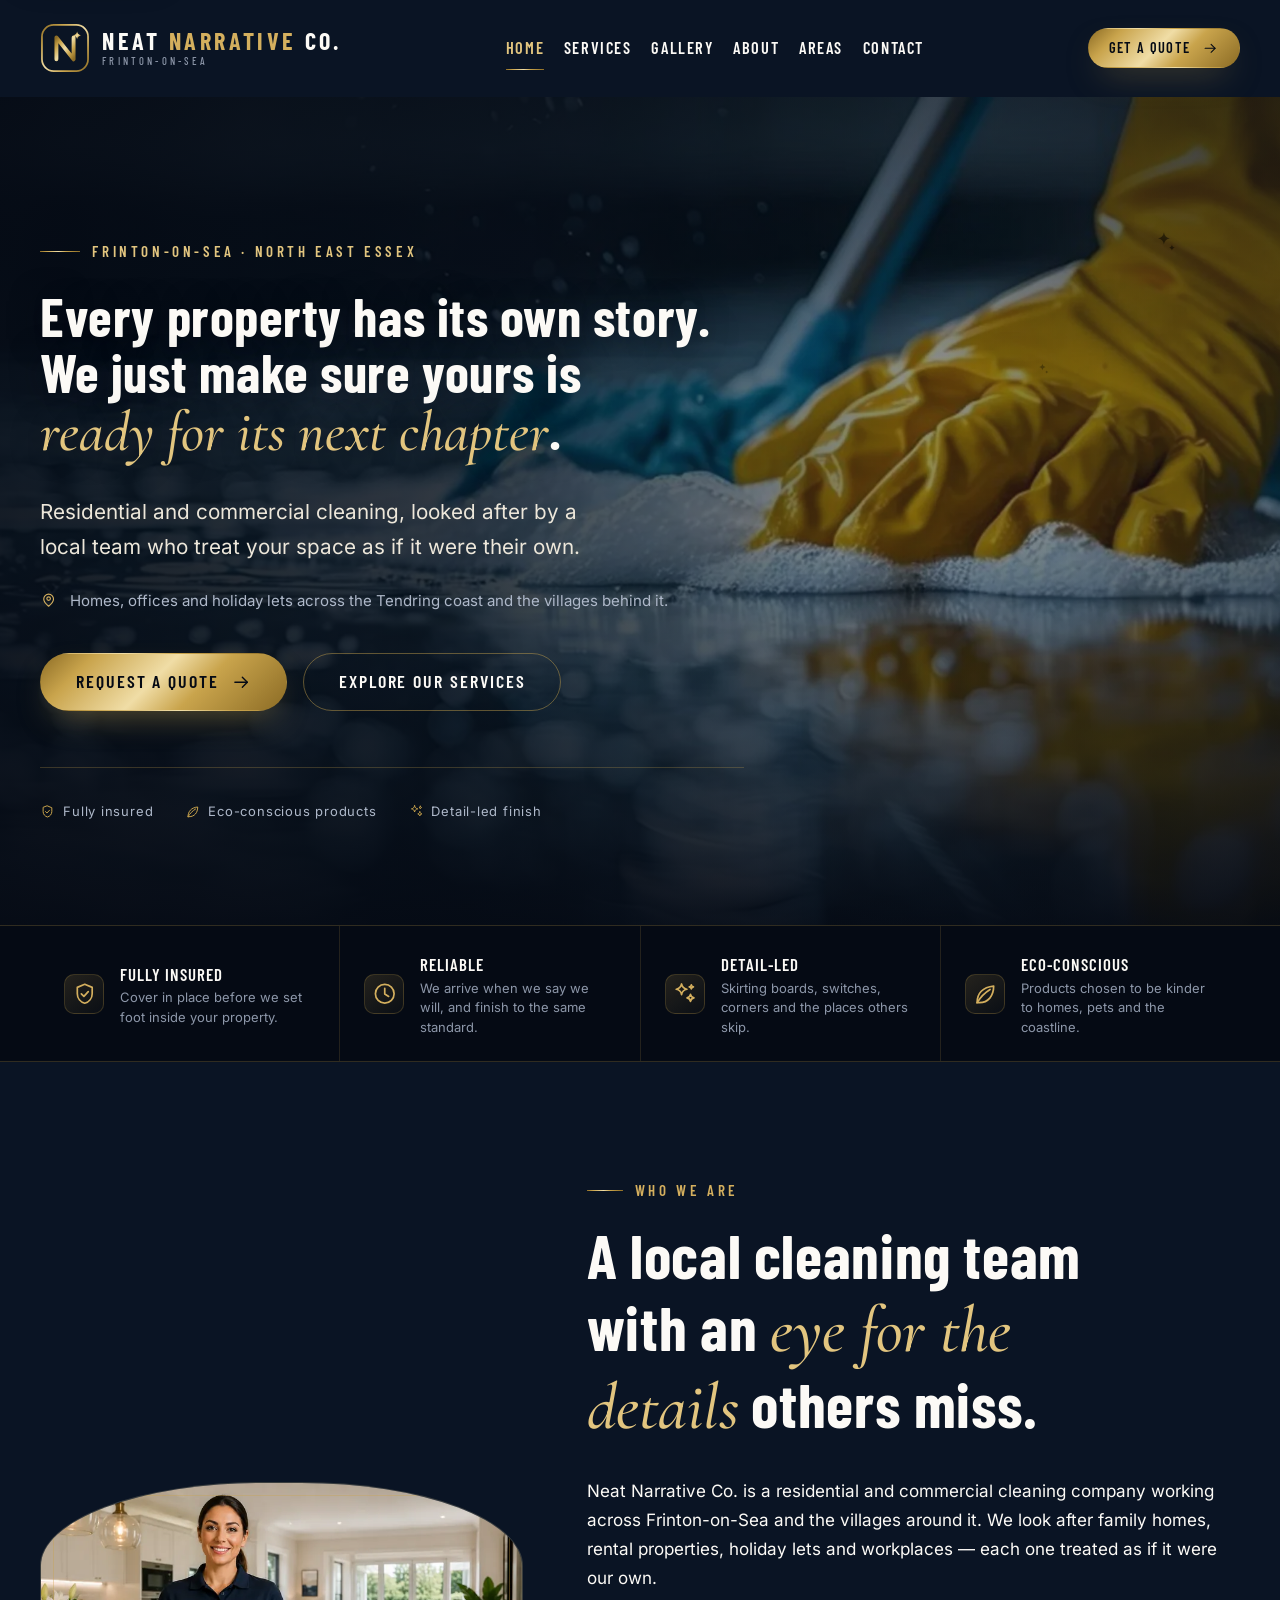
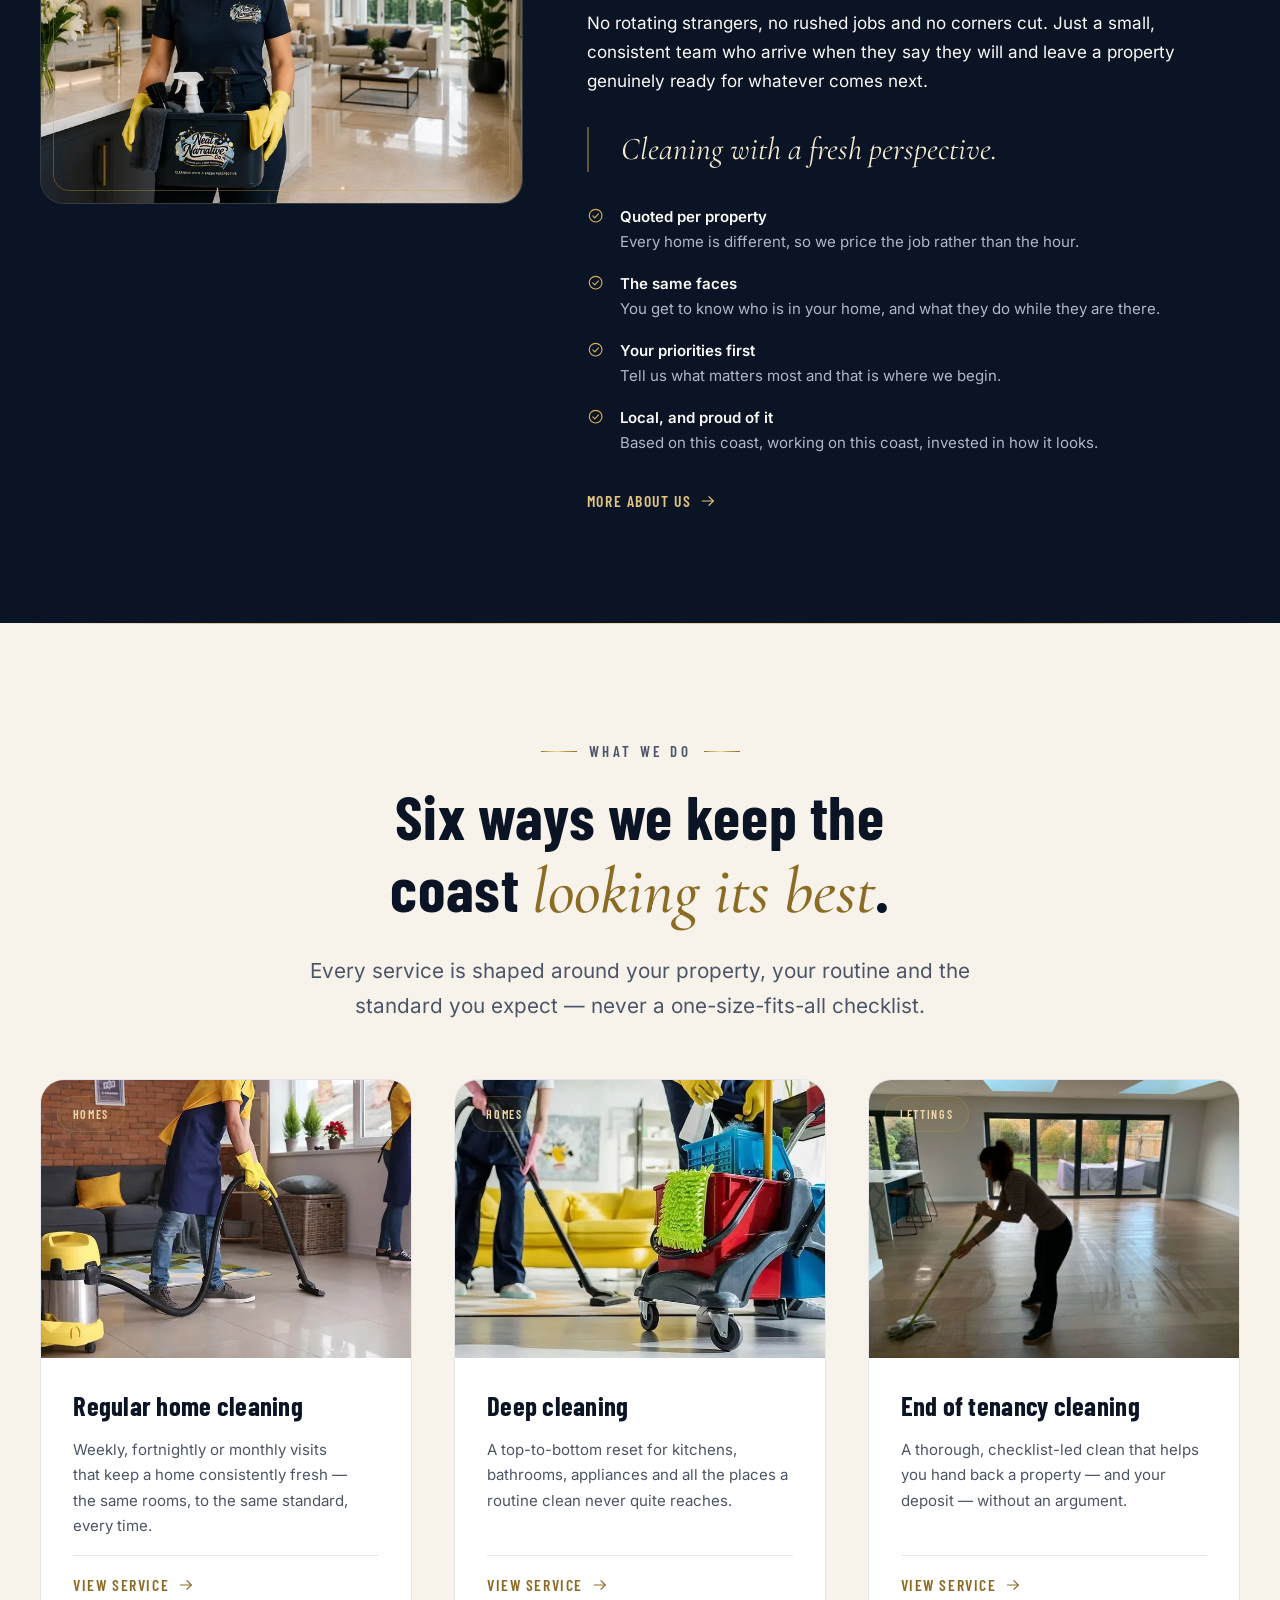
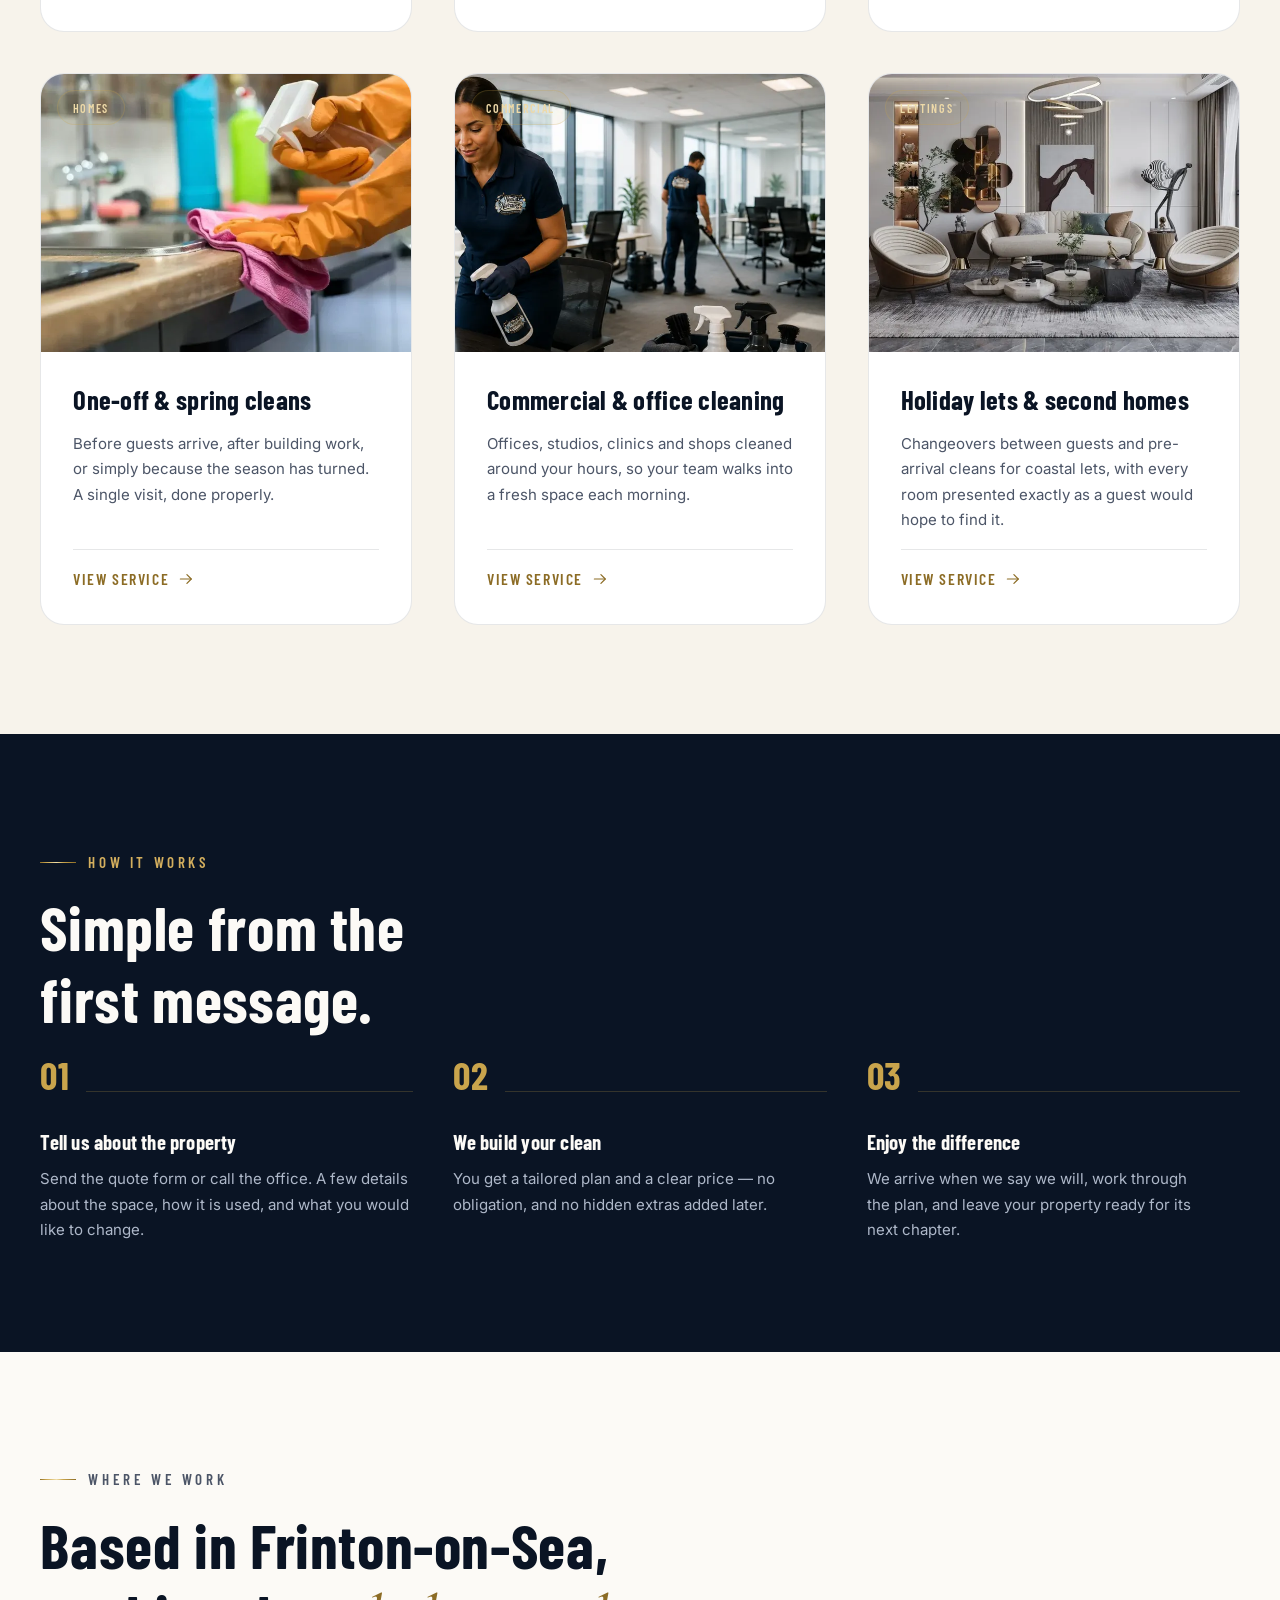
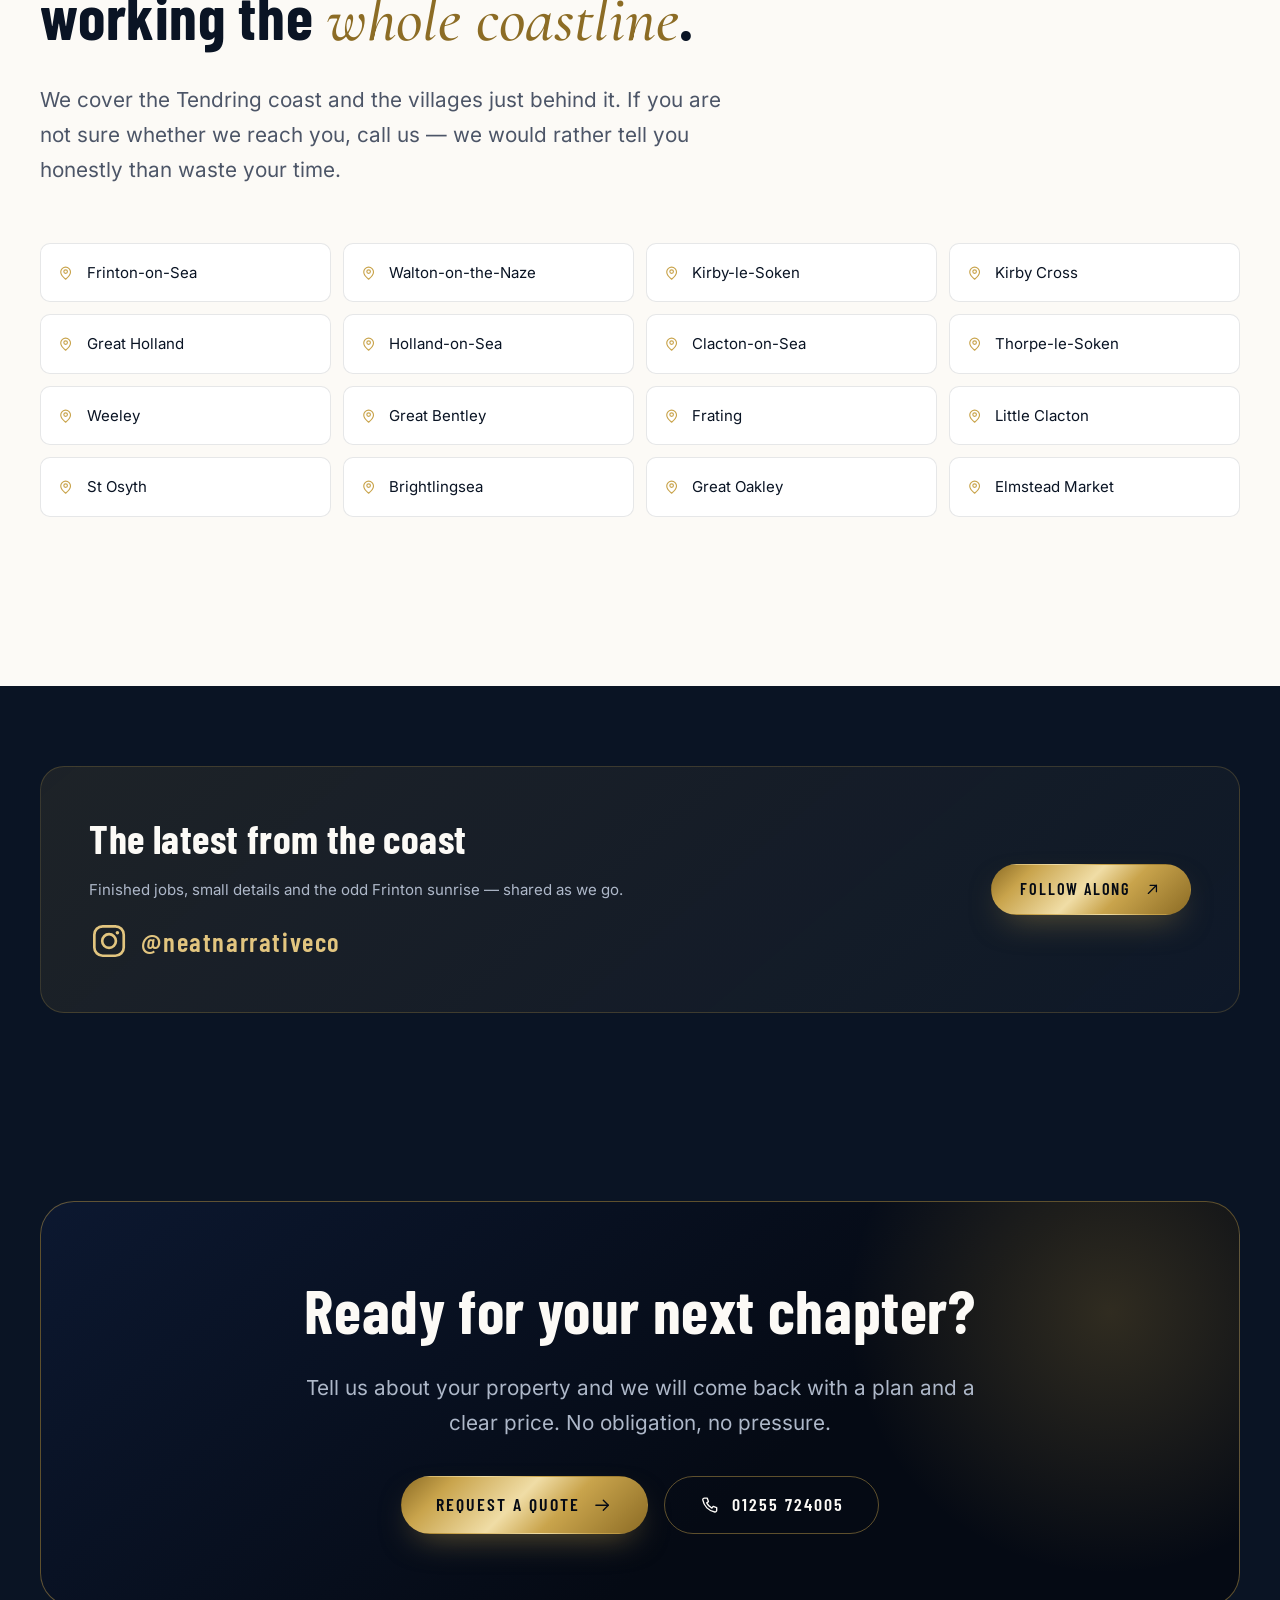
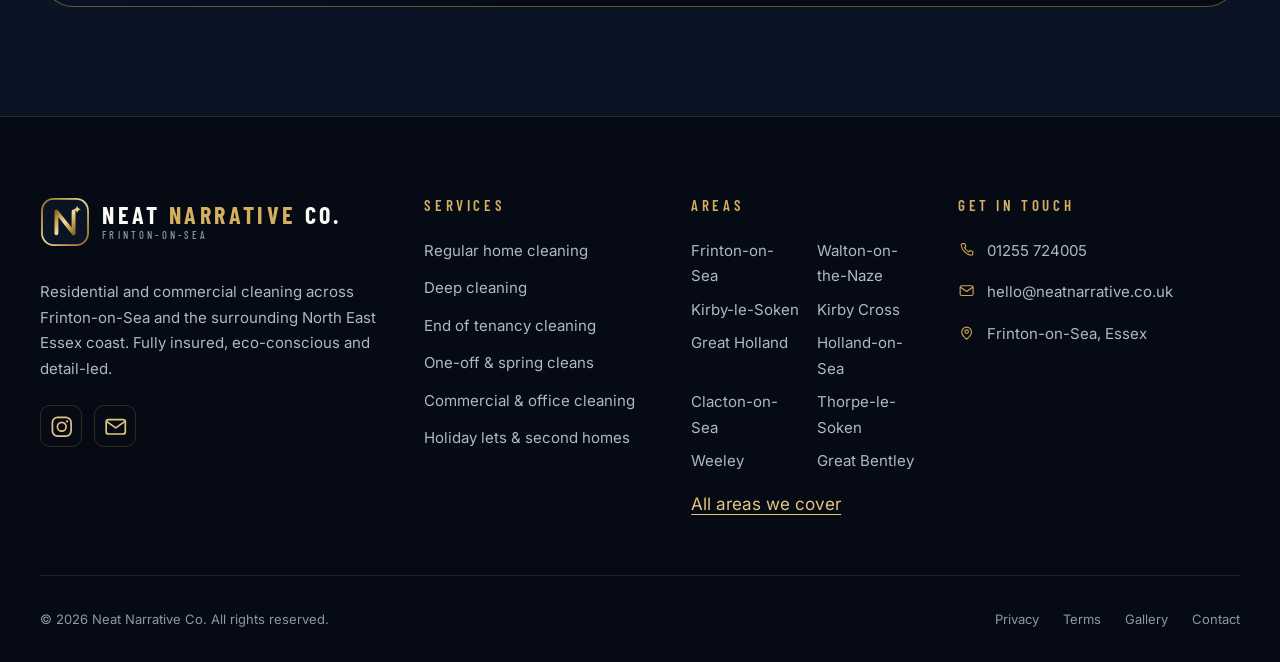
==== index.html @ 7d700f5c "Neat Narrative Front -end for the home page complemented and some backend but yet to be perfected" ====
<!DOCTYPE html>
<html lang="en-GB">
<head>
  <meta charset="utf-8">
  <meta name="viewport" content="width=device-width, initial-scale=1">
  <script>document.documentElement.classList.add("js-reveal");</script>
  <title>Neat Narrative Co. | Cleaning in Frinton-on-Sea & North East Essex</title>
  <meta name="description" content="Residential and commercial cleaning in Frinton-on-Sea and the surrounding North East Essex coast. Fully insured, eco-conscious and detail-led. Call 01255 724005 for a tailored quote.">
  <meta name="robots" content="index,follow">
  <link rel="canonical" href="https://neatnarrative.co.uk/">
  <meta name="theme-color" content="#0a1424">

  <meta property="og:type" content="website">
  <meta property="og:site_name" content="Neat Narrative Co.">
  <meta property="og:title" content="Neat Narrative Co. | Cleaning in Frinton-on-Sea">
  <meta property="og:description" content="Every property has its own story. We just make sure yours is ready for its next chapter.">
  <meta property="og:url" content="https://neatnarrative.co.uk/">
  <meta property="og:image" content="https://neatnarrative.co.uk/assets/images/og-neat-narrative.jpg">
  <meta property="og:image:width" content="1200">
  <meta property="og:image:height" content="630">
  <meta property="og:locale" content="en_GB">
  <meta name="twitter:card" content="summary_large_image">

  <link rel="icon" href="favicon.ico" sizes="any">
  <link rel="icon" href="favicon.svg" type="image/svg+xml">
  <link rel="apple-touch-icon" href="assets/images/apple-touch-icon.png">
  <link rel="manifest" href="site.webmanifest">

  <link rel="stylesheet" href="assets/css/fonts.css">

  <link rel="stylesheet" href="assets/css/tokens.css">
  <link rel="stylesheet" href="assets/css/base.css">
  <link rel="stylesheet" href="assets/css/layout.css">
  <link rel="stylesheet" href="assets/css/components.css">
  <link rel="stylesheet" href="assets/css/pages.css">

  <script src="assets/js/site-config.js" defer></script>
  <script src="assets/js/nav.js" defer></script>
  <script src="assets/js/reveal.js" defer></script>

  <script type="application/ld+json">
  {
    "@context": "https://schema.org",
    "@type": "LocalBusiness",
    "@id": "https://neatnarrative.co.uk/#business",
    "name": "Neat Narrative Co.",
    "description": "Residential and commercial cleaning company serving Frinton-on-Sea and the surrounding areas of North East Essex.",
    "url": "https://neatnarrative.co.uk/",
    "telephone": "+441255724005",
    "email": "hello@neatnarrative.co.uk",
    "image": "https://neatnarrative.co.uk/assets/images/og-neat-narrative.jpg",
    "logo": "https://neatnarrative.co.uk/assets/icons/brand-mark.svg",
    "address": {
      "@type": "PostalAddress",
      "addressLocality": "Frinton-on-Sea",
      "addressRegion": "Essex",
      "addressCountry": "GB"
    },
    "areaServed": [
      { "@type": "Place", "name": "Frinton-on-Sea" },
      { "@type": "Place", "name": "Walton-on-the-Naze" },
      { "@type": "Place", "name": "Kirby-le-Soken" },
      { "@type": "Place", "name": "Kirby Cross" },
      { "@type": "Place", "name": "Great Holland" },
      { "@type": "Place", "name": "Holland-on-Sea" },
      { "@type": "Place", "name": "Clacton-on-Sea" },
      { "@type": "Place", "name": "Thorpe-le-Soken" },
      { "@type": "Place", "name": "Weeley" },
      { "@type": "Place", "name": "Great Bentley" },
      { "@type": "Place", "name": "Frating" },
      { "@type": "Place", "name": "Little Clacton" },
      { "@type": "Place", "name": "St Osyth" },
      { "@type": "Place", "name": "Brightlingsea" },
      { "@type": "Place", "name": "Great Oakley" },
      { "@type": "Place", "name": "Elmstead Market" }
    ],
    "sameAs": ["https://www.instagram.com/neatnarrativeco/"],
    "knowsAbout": [
      "Residential cleaning",
      "Commercial cleaning",
      "Deep cleaning",
      "End of tenancy cleaning",
      "Holiday let changeovers"
    ],
    "hasOfferCatalog": {
      "@type": "OfferCatalog",
      "name": "Cleaning services",
      "itemListElement": [
        { "@type": "Offer", "itemOffered": { "@type": "Service", "name": "Regular home cleaning" } },
        { "@type": "Offer", "itemOffered": { "@type": "Service", "name": "Deep cleaning" } },
        { "@type": "Offer", "itemOffered": { "@type": "Service", "name": "End of tenancy cleaning" } },
        { "@type": "Offer", "itemOffered": { "@type": "Service", "name": "One-off and spring cleaning" } },
        { "@type": "Offer", "itemOffered": { "@type": "Service", "name": "Commercial and office cleaning" } },
        { "@type": "Offer", "itemOffered": { "@type": "Service", "name": "Holiday let and second home cleaning" } }
      ]
    }
  }
  </script>
</head>

<body>
  <a class="skip-link" href="#main">Skip to content</a>

  <header class="site-header" data-header data-scrolled="false">
    <div class="container container--wide site-header__inner">
      <a class="brand" href="index.html" aria-label="Neat Narrative Co. — home">
        <img class="brand__mark" src="assets/icons/brand-mark.svg" alt="" width="50" height="50">
        <span class="brand__text">
          <span class="brand__name">Neat <em>Narrative</em> Co.</span>
          <span class="brand__tagline">Frinton-on-Sea</span>
        </span>
      </a>

      <nav class="site-nav" aria-label="Primary">
        <ul class="site-nav__list">
          <li><a class="site-nav__link" href="index.html" aria-current="page">Home</a></li>
          <li><a class="site-nav__link" href="services.html">Services</a></li>
          <li><a class="site-nav__link" href="gallery.html">Gallery</a></li>
          <li><a class="site-nav__link" href="about.html">About</a></li>
          <li><a class="site-nav__link" href="areas.html">Areas</a></li>
          <li><a class="site-nav__link" href="contact.html">Contact</a></li>
        </ul>
      </nav>

      <div class="site-header__actions">
        <a class="btn btn--primary btn--sm site-header__cta" href="contact.html">
          Get a quote
          <svg class="icon" aria-hidden="true" focusable="false"><use href="assets/icons/sprite.svg#icon-arrow-right"></use></svg>
        </a>
        <button class="nav-toggle" type="button" data-nav-toggle aria-expanded="false" aria-controls="mobile-nav">
          <span class="nav-toggle__bars" aria-hidden="true"></span>
          <span class="visually-hidden">Open menu</span>
        </button>
      </div>
    </div>
  </header>

  <div class="mobile-drawer" id="mobile-nav" data-nav-drawer data-open="false" aria-hidden="true" role="dialog" aria-modal="true" aria-label="Site menu">
    <div class="mobile-drawer__top">
      <span class="brand">
        <img class="brand__mark" src="assets/icons/brand-mark.svg" alt="" width="50" height="50">
        <span class="brand__text">
          <span class="brand__name">Neat <em>Narrative</em> Co.</span>
          <span class="brand__tagline">Frinton-on-Sea</span>
        </span>
      </span>
      <button class="mobile-drawer__close" type="button" data-nav-close>
        <svg class="icon" aria-hidden="true" focusable="false"><use href="assets/icons/sprite.svg#icon-x"></use></svg>
        <span class="visually-hidden">Close menu</span>
      </button>
    </div>

    <div class="mobile-drawer__body">
      <ul class="mobile-drawer__list">
        <li><a class="mobile-drawer__link" href="index.html" aria-current="page">Home <svg class="icon" aria-hidden="true" focusable="false"><use href="assets/icons/sprite.svg#icon-arrow-right"></use></svg></a></li>
        <li><a class="mobile-drawer__link" href="services.html">Services <svg class="icon" aria-hidden="true" focusable="false"><use href="assets/icons/sprite.svg#icon-arrow-right"></use></svg></a></li>
        <li><a class="mobile-drawer__link" href="gallery.html">Gallery <svg class="icon" aria-hidden="true" focusable="false"><use href="assets/icons/sprite.svg#icon-arrow-right"></use></svg></a></li>
        <li><a class="mobile-drawer__link" href="about.html">About <svg class="icon" aria-hidden="true" focusable="false"><use href="assets/icons/sprite.svg#icon-arrow-right"></use></svg></a></li>
        <li><a class="mobile-drawer__link" href="areas.html">Areas <svg class="icon" aria-hidden="true" focusable="false"><use href="assets/icons/sprite.svg#icon-arrow-right"></use></svg></a></li>
        <li><a class="mobile-drawer__link" href="contact.html">Contact <svg class="icon" aria-hidden="true" focusable="false"><use href="assets/icons/sprite.svg#icon-arrow-right"></use></svg></a></li>
      </ul>

      <div class="mobile-drawer__contact">
        <a class="btn btn--primary btn--block" href="contact.html">Request a quote</a>
        <a class="btn btn--ghost btn--block" href="tel:+441255724005">
          <svg class="icon" aria-hidden="true" focusable="false"><use href="assets/icons/sprite.svg#icon-phone"></use></svg>
          01255 724005
        </a>
        <p class="mobile-drawer__meta">
          <span>hello@neatnarrative.co.uk</span>
          <span>Frinton-on-Sea & surrounding areas</span>
        </p>
      </div>
    </div>
  </div>

  <main id="main">
    <!-- ============================ Hero ============================ -->
    <section class="hero-home" aria-labelledby="hero-title">
      <div class="hero-home__media">
        <img src="assets/images/brand/hero-home.webp"
             srcset="assets/images/brand/hero-home@800.webp 800w, assets/images/brand/hero-home.webp 2200w"
             sizes="100vw"
             alt="A yellow-gloved hand wringing out a cloth in soapy water."
             fetchpriority="high" decoding="async">
      </div>
      <div class="hero-home__scrim" aria-hidden="true"></div>

      <svg class="sparkle sparkle--a" aria-hidden="true" focusable="false"><use href="assets/icons/sprite.svg#icon-sparkle"></use></svg>
      <svg class="sparkle sparkle--b" aria-hidden="true" focusable="false"><use href="assets/icons/sprite.svg#icon-sparkle"></use></svg>

      <div class="container container--wide hero-home__inner">
        <div class="hero-home__content">
          <p class="hero-home__eyebrow">Frinton-on-Sea &middot; North East Essex</p>

          <h1 class="hero-home__title" id="hero-title">
            <span>Every property has its own story.</span>
            <span>We just make sure yours is <em>ready for its next chapter</em>.</span>
          </h1>

          <p class="hero-home__lede">
            Residential and commercial cleaning, looked after by a local team who treat
            your space as if it were their own.
          </p>

          <p class="hero-home__location">
            <svg class="icon" aria-hidden="true" focusable="false"><use href="assets/icons/sprite.svg#icon-map-pin"></use></svg>
            <span>Homes, offices and holiday lets across the Tendring coast and the villages behind it.</span>
          </p>

          <div class="hero-home__actions">
            <a class="btn btn--primary btn--lg" href="contact.html">
              Request a quote
              <svg class="icon" aria-hidden="true" focusable="false"><use href="assets/icons/sprite.svg#icon-arrow-right"></use></svg>
            </a>
            <a class="btn btn--ghost btn--lg" href="services.html">Explore our services</a>
          </div>

          <div class="hero-home__footer">
            <span class="hero-home__footer-item">
              <svg class="icon" aria-hidden="true" focusable="false"><use href="assets/icons/sprite.svg#icon-shield-check"></use></svg>
              Fully insured
            </span>
            <span class="hero-home__footer-item">
              <svg class="icon" aria-hidden="true" focusable="false"><use href="assets/icons/sprite.svg#icon-leaf"></use></svg>
              Eco-conscious products
            </span>
            <span class="hero-home__footer-item">
              <svg class="icon" aria-hidden="true" focusable="false"><use href="assets/icons/sprite.svg#icon-sparkles"></use></svg>
              Detail-led finish
            </span>
          </div>
        </div>
      </div>
    </section>

    <!-- ========================= Trust strip ======================== -->
    <section class="trust-strip" aria-label="Why clients choose Neat Narrative Co.">
      <div class="container container--wide">
        <ul class="trust-strip__list">
          <li>
            <dl class="trust-strip__item">
              <div class="icon-wrap icon-wrap--sm" aria-hidden="true">
                <svg class="icon icon--lg" aria-hidden="true" focusable="false"><use href="assets/icons/sprite.svg#icon-shield-check"></use></svg>
              </div>
              <div>
                <dt class="trust-strip__label">Fully insured</dt>
                <dd class="trust-strip__detail">Cover in place before we set foot inside your property.</dd>
              </div>
            </dl>
          </li>
          <li>
            <dl class="trust-strip__item">
              <div class="icon-wrap icon-wrap--sm" aria-hidden="true">
                <svg class="icon icon--lg" aria-hidden="true" focusable="false"><use href="assets/icons/sprite.svg#icon-clock"></use></svg>
              </div>
              <div>
                <dt class="trust-strip__label">Reliable</dt>
                <dd class="trust-strip__detail">We arrive when we say we will, and finish to the same standard.</dd>
              </div>
            </dl>
          </li>
          <li>
            <dl class="trust-strip__item">
              <div class="icon-wrap icon-wrap--sm" aria-hidden="true">
                <svg class="icon icon--lg" aria-hidden="true" focusable="false"><use href="assets/icons/sprite.svg#icon-sparkles"></use></svg>
              </div>
              <div>
                <dt class="trust-strip__label">Detail-led</dt>
                <dd class="trust-strip__detail">Skirting boards, switches, corners and the places others skip.</dd>
              </div>
            </dl>
          </li>
          <li>
            <dl class="trust-strip__item">
              <div class="icon-wrap icon-wrap--sm" aria-hidden="true">
                <svg class="icon icon--lg" aria-hidden="true" focusable="false"><use href="assets/icons/sprite.svg#icon-leaf"></use></svg>
              </div>
              <div>
                <dt class="trust-strip__label">Eco-conscious</dt>
                <dd class="trust-strip__detail">Products chosen to be kinder to homes, pets and the coastline.</dd>
              </div>
            </dl>
          </li>
        </ul>
      </div>
    </section>
<!-- ========================== Who we are ======================== -->
    <section class="section" aria-labelledby="intro-title">
      <div class="container container--wide">
        <div class="split split--media-wide">
          <div data-reveal>
            <figure class="media-frame media-frame--arch media-frame--accent">
              <img src="assets/images/brand/hero-cleaning-team.webp"
                   srcset="assets/images/brand/hero-cleaning-team@800.webp 800w, assets/images/brand/hero-cleaning-team.webp 2000w"
                   sizes="(min-width: 900px) 45vw, 100vw"
                   alt="A Neat Narrative Co. cleaner in a navy uniform working in a bright, freshly cleaned living room."
                   loading="lazy" decoding="async">
            </figure>
          </div>

          <div class="stack stack--lg" data-reveal>
            <div class="section-heading">
              <p class="section-heading__eyebrow">Who we are</p>
              <h2 class="section-heading__title" id="intro-title">
                A local cleaning team with an <em>eye for the details</em> others miss.
              </h2>
            </div>

            <div>
              <p>
                Neat Narrative Co. is a residential and commercial cleaning company working
                across Frinton-on-Sea and the villages around it. We look after family homes,
                rental properties, holiday lets and workplaces — each one treated as if it
                were our own.
              </p>
              <p>
                No rotating strangers, no rushed jobs and no corners cut. Just a small,
                consistent team who arrive when they say they will and leave a property
                genuinely ready for whatever comes next.
              </p>
            </div>

            <blockquote class="intro-quote">
              <p>Cleaning with a fresh perspective.</p>
            </blockquote>

            <ul class="check-list">
              <li>
                <svg class="icon" aria-hidden="true" focusable="false"><use href="assets/icons/sprite.svg#icon-check-circle"></use></svg>
                <span><strong>Quoted per property</strong>Every home is different, so we price the job rather than the hour.</span>
              </li>
              <li>
                <svg class="icon" aria-hidden="true" focusable="false"><use href="assets/icons/sprite.svg#icon-check-circle"></use></svg>
                <span><strong>The same faces</strong>You get to know who is in your home, and what they do while they are there.</span>
              </li>
              <li>
                <svg class="icon" aria-hidden="true" focusable="false"><use href="assets/icons/sprite.svg#icon-check-circle"></use></svg>
                <span><strong>Your priorities first</strong>Tell us what matters most and that is where we begin.</span>
              </li>
              <li>
                <svg class="icon" aria-hidden="true" focusable="false"><use href="assets/icons/sprite.svg#icon-check-circle"></use></svg>
                <span><strong>Local, and proud of it</strong>Based on this coast, working on this coast, invested in how it looks.</span>
              </li>
            </ul>

            <a class="link-arrow" href="about.html">
              More about us
              <svg class="icon" aria-hidden="true" focusable="false"><use href="assets/icons/sprite.svg#icon-arrow-right"></use></svg>
            </a>
          </div>
        </div>
      </div>
    </section>

    <!-- =========================== Services ========================= -->
    <section class="section section--light section--hairline" aria-labelledby="services-title">
      <div class="container container--wide">
        <div class="section-heading section-heading--centre" data-reveal>
          <p class="section-heading__eyebrow">What we do</p>
          <h2 class="section-heading__title" id="services-title">
            Six ways we keep the coast <em>looking its best</em>.
          </h2>
          <p class="section-heading__lede">
            Every service is shaped around your property, your routine and the standard you
            expect — never a one-size-fits-all checklist.
          </p>
        </div>

        <div class="grid grid--3 grid--gap-lg" style="margin-top: var(--space-8);">
          <article class="card card--light" data-reveal>
            <div class="card__media">
              <img src="assets/images/services/regular-cleaning.webp"
                   srcset="assets/images/services/regular-cleaning@800.webp 800w, assets/images/services/regular-cleaning.webp 1400w"
                   sizes="(min-width: 960px) 33vw, (min-width: 640px) 50vw, 100vw"
                   alt="A cleaner in yellow gloves wiping a wooden floor." loading="lazy" decoding="async">
              <span class="pill">Homes</span>
            </div>
            <div class="card__body">
              <h3 class="card__title">Regular home cleaning</h3>
              <p class="card__text">
                Weekly, fortnightly or monthly visits that keep a home consistently fresh —
                the same rooms, to the same standard, every time.
              </p>
              <div class="card__footer">
                <a class="link-arrow" href="services.html#regular-cleaning">
                  View service
                  <svg class="icon" aria-hidden="true" focusable="false"><use href="assets/icons/sprite.svg#icon-arrow-right"></use></svg>
                </a>
              </div>
            </div>
          </article>

          <article class="card card--light" data-reveal>
            <div class="card__media">
              <img src="assets/images/services/deep-cleaning.webp"
                   srcset="assets/images/services/deep-cleaning@800.webp 800w, assets/images/services/deep-cleaning.webp 1400w"
                   sizes="(min-width: 960px) 33vw, (min-width: 640px) 50vw, 100vw"
                   alt="A cleaner mopping a tiled floor with professional equipment." loading="lazy" decoding="async">
              <span class="pill">Homes</span>
            </div>
            <div class="card__body">
              <h3 class="card__title">Deep cleaning</h3>
              <p class="card__text">
                A top-to-bottom reset for kitchens, bathrooms, appliances and all the places
                a routine clean never quite reaches.
              </p>
              <div class="card__footer">
                <a class="link-arrow" href="services.html#deep-cleaning">
                  View service
                  <svg class="icon" aria-hidden="true" focusable="false"><use href="assets/icons/sprite.svg#icon-arrow-right"></use></svg>
                </a>
              </div>
            </div>
          </article>

          <article class="card card--light" data-reveal>
            <div class="card__media">
              <img src="assets/images/services/end-of-tenancy-cleaning.webp"
                   srcset="assets/images/services/end-of-tenancy-cleaning@800.webp 800w, assets/images/services/end-of-tenancy-cleaning.webp 1400w"
                   sizes="(min-width: 960px) 33vw, (min-width: 640px) 50vw, 100vw"
                   alt="A cleaner working through an empty property with a mop and bucket." loading="lazy" decoding="async">
              <span class="pill">Lettings</span>
            </div>
            <div class="card__body">
              <h3 class="card__title">End of tenancy cleaning</h3>
              <p class="card__text">
                A thorough, checklist-led clean that helps you hand back a property — and
                your deposit — without an argument.
              </p>
              <div class="card__footer">
                <a class="link-arrow" href="services.html#end-of-tenancy">
                  View service
                  <svg class="icon" aria-hidden="true" focusable="false"><use href="assets/icons/sprite.svg#icon-arrow-right"></use></svg>
                </a>
              </div>
            </div>
          </article>

          <article class="card card--light" data-reveal>
            <div class="card__media">
              <img src="assets/images/services/one-off-cleaning.webp"
                   alt="Cleaning cloths, gloves and bottles arranged beside a kitchen sink." loading="lazy" decoding="async">
              <span class="pill">Homes</span>
            </div>
            <div class="card__body">
              <h3 class="card__title">One-off & spring cleans</h3>
              <p class="card__text">
                Before guests arrive, after building work, or simply because the season has
                turned. A single visit, done properly.
              </p>
              <div class="card__footer">
                <a class="link-arrow" href="services.html#one-off">
                  View service
                  <svg class="icon" aria-hidden="true" focusable="false"><use href="assets/icons/sprite.svg#icon-arrow-right"></use></svg>
                </a>
              </div>
            </div>
          </article>

          <article class="card card--light" data-reveal>
            <div class="card__media">
              <img src="assets/images/services/commercial-cleaning.webp"
                   srcset="assets/images/services/commercial-cleaning@800.webp 800w, assets/images/services/commercial-cleaning.webp 1400w"
                   sizes="(min-width: 960px) 33vw, (min-width: 640px) 50vw, 100vw"
                   alt="Cleaners working through an open-plan office." loading="lazy" decoding="async">
              <span class="pill">Commercial</span>
            </div>
            <div class="card__body">
              <h3 class="card__title">Commercial & office cleaning</h3>
              <p class="card__text">
                Offices, studios, clinics and shops cleaned around your hours, so your team
                walks into a fresh space each morning.
              </p>
              <div class="card__footer">
                <a class="link-arrow" href="services.html#commercial">
                  View service
                  <svg class="icon" aria-hidden="true" focusable="false"><use href="assets/icons/sprite.svg#icon-arrow-right"></use></svg>
                </a>
              </div>
            </div>
          </article>

          <article class="card card--light" data-reveal>
            <div class="card__media">
              <img src="assets/images/services/residential-cleaning.webp"
                   srcset="assets/images/services/residential-cleaning@800.webp 800w, assets/images/services/residential-cleaning.webp 1400w"
                   sizes="(min-width: 960px) 33vw, (min-width: 640px) 50vw, 100vw"
                   alt="A calm, freshly cleaned living room with a sofa and soft furnishings." loading="lazy" decoding="async">
              <span class="pill">Lettings</span>
            </div>
            <div class="card__body">
              <h3 class="card__title">Holiday lets & second homes</h3>
              <p class="card__text">
                Changeovers between guests and pre-arrival cleans for coastal lets, with every
                room presented exactly as a guest would hope to find it.
              </p>
              <div class="card__footer">
                <a class="link-arrow" href="services.html#holiday-lets">
                  View service
                  <svg class="icon" aria-hidden="true" focusable="false"><use href="assets/icons/sprite.svg#icon-arrow-right"></use></svg>
                </a>
              </div>
            </div>
          </article>
        </div>
      </div>
    </section>

    <!-- ========================== How it works ====================== -->
    <section class="section" aria-labelledby="process-title">
      <div class="container container--wide">
        <div class="section-heading" data-reveal>
          <p class="section-heading__eyebrow">How it works</p>
          <h2 class="section-heading__title" id="process-title">Simple from the first message.</h2>
        </div>

        <ol class="steps" style="margin-top: var(--space-8);">
          <li data-reveal>
            <h3 class="steps__title">Tell us about the property</h3>
            <p class="steps__text">
              Send the quote form or call the office. A few details about the space, how it is
              used, and what you would like to change.
            </p>
          </li>
          <li data-reveal>
            <h3 class="steps__title">We build your clean</h3>
            <p class="steps__text">
              You get a tailored plan and a clear price — no obligation, and no hidden extras
              added later.
            </p>
          </li>
          <li data-reveal>
            <h3 class="steps__title">Enjoy the difference</h3>
            <p class="steps__text">
              We arrive when we say we will, work through the plan, and leave your property
              ready for its next chapter.
            </p>
          </li>
        </ol>
      </div>
    </section>

    <!-- ============================ Areas =========================== -->
    <section class="section section--ivory" aria-labelledby="areas-title">
      <div class="container container--wide">
        <div class="section-heading" data-reveal>
          <p class="section-heading__eyebrow">Where we work</p>
          <h2 class="section-heading__title" id="areas-title">
            Based in Frinton-on-Sea, working the <em>whole coastline</em>.
          </h2>
          <p class="section-heading__lede">
            We cover the Tendring coast and the villages just behind it. If you are not sure
            whether we reach you, call us — we would rather tell you honestly than waste
            your time.
          </p>
        </div>

        <ul class="area-list" style="margin-top: var(--space-8);" data-reveal>
          <li><span class="area-chip"><svg class="icon" aria-hidden="true" focusable="false"><use href="assets/icons/sprite.svg#icon-map-pin"></use></svg>Frinton-on-Sea</span></li>
          <li><span class="area-chip"><svg class="icon" aria-hidden="true" focusable="false"><use href="assets/icons/sprite.svg#icon-map-pin"></use></svg>Walton-on-the-Naze</span></li>
          <li><span class="area-chip"><svg class="icon" aria-hidden="true" focusable="false"><use href="assets/icons/sprite.svg#icon-map-pin"></use></svg>Kirby-le-Soken</span></li>
          <li><span class="area-chip"><svg class="icon" aria-hidden="true" focusable="false"><use href="assets/icons/sprite.svg#icon-map-pin"></use></svg>Kirby Cross</span></li>
          <li><span class="area-chip"><svg class="icon" aria-hidden="true" focusable="false"><use href="assets/icons/sprite.svg#icon-map-pin"></use></svg>Great Holland</span></li>
          <li><span class="area-chip"><svg class="icon" aria-hidden="true" focusable="false"><use href="assets/icons/sprite.svg#icon-map-pin"></use></svg>Holland-on-Sea</span></li>
          <li><span class="area-chip"><svg class="icon" aria-hidden="true" focusable="false"><use href="assets/icons/sprite.svg#icon-map-pin"></use></svg>Clacton-on-Sea</span></li>
          <li><span class="area-chip"><svg class="icon" aria-hidden="true" focusable="false"><use href="assets/icons/sprite.svg#icon-map-pin"></use></svg>Thorpe-le-Soken</span></li>
          <li><span class="area-chip"><svg class="icon" aria-hidden="true" focusable="false"><use href="assets/icons/sprite.svg#icon-map-pin"></use></svg>Weeley</span></li>
          <li><span class="area-chip"><svg class="icon" aria-hidden="true" focusable="false"><use href="assets/icons/sprite.svg#icon-map-pin"></use></svg>Great Bentley</span></li>
          <li><span class="area-chip"><svg class="icon" aria-hidden="true" focusable="false"><use href="assets/icons/sprite.svg#icon-map-pin"></use></svg>Frating</span></li>
          <li><span class="area-chip"><svg class="icon" aria-hidden="true" focusable="false"><use href="assets/icons/sprite.svg#icon-map-pin"></use></svg>Little Clacton</span></li>
          <li><span class="area-chip"><svg class="icon" aria-hidden="true" focusable="false"><use href="assets/icons/sprite.svg#icon-map-pin"></use></svg>St Osyth</span></li>
          <li><span class="area-chip"><svg class="icon" aria-hidden="true" focusable="false"><use href="assets/icons/sprite.svg#icon-map-pin"></use></svg>Brightlingsea</span></li>
          <li><span class="area-chip"><svg class="icon" aria-hidden="true" focusable="false"><use href="assets/icons/sprite.svg#icon-map-pin"></use></svg>Great Oakley</span></li>
          <li><span class="area-chip"><svg class="icon" aria-hidden="true" focusable="false"><use href="assets/icons/sprite.svg#icon-map-pin"></use></svg>Elmstead Market</span></li>
        </ul>

        <p style="margin-top: var(--space-6);" data-reveal>
          <a class="link-arrow" href="areas.html">
            See everywhere we cover
            <svg class="icon" aria-hidden="true" focusable="false"><use href="assets/icons/sprite.svg#icon-arrow-right"></use></svg>
          </a>
        </p>
      </div>
    </section>

    <!-- ========================= Instagram ========================== -->
    <section class="section section--tight" aria-labelledby="instagram-title">
      <div class="container container--wide">
        <div class="instagram-band" data-reveal>
          <div class="stack">
            <h2 class="section-heading__title" id="instagram-title" style="font-size: var(--fs-xl);">
              The latest from the coast
            </h2>
            <p style="color: var(--text-secondary); font-size: var(--fs-sm);">
              Finished jobs, small details and the odd Frinton sunrise — shared as we go.
            </p>
            <a class="instagram-band__handle" href="https://www.instagram.com/neatnarrativeco/" target="_blank" rel="noopener noreferrer">
              <svg class="icon icon--lg" aria-hidden="true" focusable="false"><use href="assets/icons/sprite.svg#icon-instagram"></use></svg>
              @neatnarrativeco
            </a>
          </div>
          <a class="btn btn--primary" href="https://www.instagram.com/neatnarrativeco/" target="_blank" rel="noopener noreferrer">
            Follow along
            <svg class="icon" aria-hidden="true" focusable="false"><use href="assets/icons/sprite.svg#icon-arrow-up-right"></use></svg>
          </a>
        </div>
      </div>
    </section>

    <!-- ============================= CTA ============================ -->
    <section class="section" aria-labelledby="cta-title">
      <div class="container container--wide">
        <div class="cta-band" data-reveal>
          <div class="cta-band__inner">
            <h2 class="cta-band__title" id="cta-title">Ready for your next chapter?</h2>
            <p class="cta-band__text">
              Tell us about your property and we will come back with a plan and a clear price.
              No obligation, no pressure.
            </p>
            <div class="cta-band__actions">
              <a class="btn btn--primary btn--lg" href="contact.html">
                Request a quote
                <svg class="icon" aria-hidden="true" focusable="false"><use href="assets/icons/sprite.svg#icon-arrow-right"></use></svg>
              </a>
              <a class="btn btn--ghost btn--lg" href="tel:+441255724005">
                <svg class="icon" aria-hidden="true" focusable="false"><use href="assets/icons/sprite.svg#icon-phone"></use></svg>
                01255 724005
              </a>
            </div>
          </div>
        </div>
      </div>
    </section>
  </main>

  <footer class="site-footer">
    <div class="container container--wide">
      <div class="site-footer__grid">
        <div class="site-footer__about">
          <a class="brand" href="index.html" aria-label="Neat Narrative Co. — home">
            <img class="brand__mark" src="assets/icons/brand-mark.svg" alt="" width="50" height="50">
            <span class="brand__text">
              <span class="brand__name">Neat <em>Narrative</em> Co.</span>
              <span class="brand__tagline">Frinton-on-Sea</span>
            </span>
          </a>
          <p class="site-footer__blurb">
            Residential and commercial cleaning across Frinton-on-Sea and the surrounding
            North East Essex coast. Fully insured, eco-conscious and detail-led.
          </p>
          <div class="site-footer__social">
            <a class="social-link" href="https://www.instagram.com/neatnarrativeco/" target="_blank" rel="noopener noreferrer" aria-label="Neat Narrative Co. on Instagram">
              <svg class="icon icon--lg" aria-hidden="true" focusable="false"><use href="assets/icons/sprite.svg#icon-instagram"></use></svg>
            </a>
            <a class="social-link" href="mailto:hello@neatnarrative.co.uk" aria-label="Email Neat Narrative Co.">
              <svg class="icon icon--lg" aria-hidden="true" focusable="false"><use href="assets/icons/sprite.svg#icon-mail"></use></svg>
            </a>
          </div>
        </div>

        <nav aria-label="Services">
          <h2 class="footer-heading">Services</h2>
          <ul class="footer-list">
            <li><a href="services.html#regular-cleaning">Regular home cleaning</a></li>
            <li><a href="services.html#deep-cleaning">Deep cleaning</a></li>
            <li><a href="services.html#end-of-tenancy">End of tenancy cleaning</a></li>
            <li><a href="services.html#one-off">One-off & spring cleans</a></li>
            <li><a href="services.html#commercial">Commercial & office cleaning</a></li>
            <li><a href="services.html#holiday-lets">Holiday lets & second homes</a></li>
          </ul>
        </nav>

        <nav aria-label="Areas covered">
          <h2 class="footer-heading">Areas</h2>
          <ul class="footer-list footer-list--areas">
            <li>Frinton-on-Sea</li>
            <li>Walton-on-the-Naze</li>
            <li>Kirby-le-Soken</li>
            <li>Kirby Cross</li>
            <li>Great Holland</li>
            <li>Holland-on-Sea</li>
            <li>Clacton-on-Sea</li>
            <li>Thorpe-le-Soken</li>
            <li>Weeley</li>
            <li>Great Bentley</li>
          </ul>
          <p style="margin-top: var(--space-4);">
            <a href="areas.html">All areas we cover</a>
          </p>
        </nav>

        <div>
          <h2 class="footer-heading">Get in touch</h2>
          <div class="footer-contact">
            <a class="footer-contact__item" href="tel:+441255724005">
              <svg class="icon" aria-hidden="true" focusable="false"><use href="assets/icons/sprite.svg#icon-phone"></use></svg>
              <span>01255 724005</span>
            </a>
            <a class="footer-contact__item" href="mailto:hello@neatnarrative.co.uk">
              <svg class="icon" aria-hidden="true" focusable="false"><use href="assets/icons/sprite.svg#icon-mail"></use></svg>
              <span>hello@neatnarrative.co.uk</span>
            </a>
            <span class="footer-contact__item">
              <svg class="icon" aria-hidden="true" focusable="false"><use href="assets/icons/sprite.svg#icon-map-pin"></use></svg>
              <span>Frinton-on-Sea, Essex</span>
            </span>
          </div>
        </div>
      </div>

      <div class="site-footer__bottom">
        <p>&copy; <span data-year>2026</span> Neat Narrative Co. All rights reserved.</p>
        <ul class="site-footer__legal">
          <li><a href="privacy.html">Privacy</a></li>
          <li><a href="terms.html">Terms</a></li>
          <li><a href="gallery.html">Gallery</a></li>
          <li><a href="contact.html">Contact</a></li>
        </ul>
      </div>
    </div>
  </footer>

  <div class="mobile-contact-bar" data-mobile-bar data-visible="false">
    <a class="mobile-contact-bar__item" href="tel:+441255724005">
      <svg class="icon" aria-hidden="true" focusable="false"><use href="assets/icons/sprite.svg#icon-phone"></use></svg>
      Call
    </a>
    <a class="mobile-contact-bar__item mobile-contact-bar__item--primary" href="contact.html">
      Get a quote
      <svg class="icon" aria-hidden="true" focusable="false"><use href="assets/icons/sprite.svg#icon-arrow-right"></use></svg>
    </a>
  </div>
</body>
</html>
---- assets/css/fonts.css ----
/* ==========================================================================
   Neat Narrative Co. — self-hosted webfonts
   --------------------------------------------------------------------------
   Generated by tools/vendor_fonts.py. Do not edit by hand — re-run the tool
   to refresh.

   Only the latin and latin-ext subsets are kept, which is everything the
   site's English copy needs. Serving the fonts from this domain means no
   visitor IP is disclosed to a third party for a cosmetic feature.
   ========================================================================== */

/* latin-ext */
@font-face {
  font-family: 'Barlow Condensed';
  font-style: italic;
  font-weight: 600;
  font-display: swap;
  src: url('../fonts/barlow-condensed-latin-ext-600-italic.woff2') format('woff2');
  unicode-range: U+0100-02BA, U+02BD-02C5, U+02C7-02CC, U+02CE-02D7, U+02DD-02FF, U+0304, U+0308, U+0329, U+1D00-1DBF, U+1E00-1E9F, U+1EF2-1EFF, U+2020, U+20A0-20AB, U+20AD-20C4, U+2113, U+2C60-2C7F, U+A720-A7FF;
}

/* latin */
@font-face {
  font-family: 'Barlow Condensed';
  font-style: italic;
  font-weight: 600;
  font-display: swap;
  src: url('../fonts/barlow-condensed-latin-600-italic.woff2') format('woff2');
  unicode-range: U+0000-00FF, U+0131, U+0152-0153, U+02BB-02BC, U+02C6, U+02DA, U+02DC, U+0304, U+0308, U+0329, U+2000-206F, U+20AC, U+2122, U+2191, U+2193, U+2212, U+2215, U+FEFF, U+FFFD;
}

/* latin-ext */
@font-face {
  font-family: 'Barlow Condensed';
  font-style: normal;
  font-weight: 400;
  font-display: swap;
  src: url('../fonts/barlow-condensed-latin-ext-400-normal.woff2') format('woff2');
  unicode-range: U+0100-02BA, U+02BD-02C5, U+02C7-02CC, U+02CE-02D7, U+02DD-02FF, U+0304, U+0308, U+0329, U+1D00-1DBF, U+1E00-1E9F, U+1EF2-1EFF, U+2020, U+20A0-20AB, U+20AD-20C4, U+2113, U+2C60-2C7F, U+A720-A7FF;
}

/* latin */
@font-face {
  font-family: 'Barlow Condensed';
  font-style: normal;
  font-weight: 400;
  font-display: swap;
  src: url('../fonts/barlow-condensed-latin-400-normal.woff2') format('woff2');
  unicode-range: U+0000-00FF, U+0131, U+0152-0153, U+02BB-02BC, U+02C6, U+02DA, U+02DC, U+0304, U+0308, U+0329, U+2000-206F, U+20AC, U+2122, U+2191, U+2193, U+2212, U+2215, U+FEFF, U+FFFD;
}

/* latin-ext */
@font-face {
  font-family: 'Barlow Condensed';
  font-style: normal;
  font-weight: 500;
  font-display: swap;
  src: url('../fonts/barlow-condensed-latin-ext-500-normal.woff2') format('woff2');
  unicode-range: U+0100-02BA, U+02BD-02C5, U+02C7-02CC, U+02CE-02D7, U+02DD-02FF, U+0304, U+0308, U+0329, U+1D00-1DBF, U+1E00-1E9F, U+1EF2-1EFF, U+2020, U+20A0-20AB, U+20AD-20C4, U+2113, U+2C60-2C7F, U+A720-A7FF;
}

/* latin */
@font-face {
  font-family: 'Barlow Condensed';
  font-style: normal;
  font-weight: 500;
  font-display: swap;
  src: url('../fonts/barlow-condensed-latin-500-normal.woff2') format('woff2');
  unicode-range: U+0000-00FF, U+0131, U+0152-0153, U+02BB-02BC, U+02C6, U+02DA, U+02DC, U+0304, U+0308, U+0329, U+2000-206F, U+20AC, U+2122, U+2191, U+2193, U+2212, U+2215, U+FEFF, U+FFFD;
}

/* latin-ext */
@font-face {
  font-family: 'Barlow Condensed';
  font-style: normal;
  font-weight: 600;
  font-display: swap;
  src: url('../fonts/barlow-condensed-latin-ext-600-normal.woff2') format('woff2');
  unicode-range: U+0100-02BA, U+02BD-02C5, U+02C7-02CC, U+02CE-02D7, U+02DD-02FF, U+0304, U+0308, U+0329, U+1D00-1DBF, U+1E00-1E9F, U+1EF2-1EFF, U+2020, U+20A0-20AB, U+20AD-20C4, U+2113, U+2C60-2C7F, U+A720-A7FF;
}

/* latin */
@font-face {
  font-family: 'Barlow Condensed';
  font-style: normal;
  font-weight: 600;
  font-display: swap;
  src: url('../fonts/barlow-condensed-latin-600-normal.woff2') format('woff2');
  unicode-range: U+0000-00FF, U+0131, U+0152-0153, U+02BB-02BC, U+02C6, U+02DA, U+02DC, U+0304, U+0308, U+0329, U+2000-206F, U+20AC, U+2122, U+2191, U+2193, U+2212, U+2215, U+FEFF, U+FFFD;
}

/* latin-ext */
@font-face {
  font-family: 'Barlow Condensed';
  font-style: normal;
  font-weight: 700;
  font-display: swap;
  src: url('../fonts/barlow-condensed-latin-ext-700-normal.woff2') format('woff2');
  unicode-range: U+0100-02BA, U+02BD-02C5, U+02C7-02CC, U+02CE-02D7, U+02DD-02FF, U+0304, U+0308, U+0329, U+1D00-1DBF, U+1E00-1E9F, U+1EF2-1EFF, U+2020, U+20A0-20AB, U+20AD-20C4, U+2113, U+2C60-2C7F, U+A720-A7FF;
}

/* latin */
@font-face {
  font-family: 'Barlow Condensed';
  font-style: normal;
  font-weight: 700;
  font-display: swap;
  src: url('../fonts/barlow-condensed-latin-700-normal.woff2') format('woff2');
  unicode-range: U+0000-00FF, U+0131, U+0152-0153, U+02BB-02BC, U+02C6, U+02DA, U+02DC, U+0304, U+0308, U+0329, U+2000-206F, U+20AC, U+2122, U+2191, U+2193, U+2212, U+2215, U+FEFF, U+FFFD;
}

/* latin-ext */
@font-face {
  font-family: 'Cormorant Garamond';
  font-style: italic;
  font-weight: 400;
  font-display: swap;
  src: url('../fonts/cormorant-garamond-latin-ext-400-italic.woff2') format('woff2');
  unicode-range: U+0100-02BA, U+02BD-02C5, U+02C7-02CC, U+02CE-02D7, U+02DD-02FF, U+0304, U+0308, U+0329, U+1D00-1DBF, U+1E00-1E9F, U+1EF2-1EFF, U+2020, U+20A0-20AB, U+20AD-20C4, U+2113, U+2C60-2C7F, U+A720-A7FF;
}

/* latin */
@font-face {
  font-family: 'Cormorant Garamond';
  font-style: italic;
  font-weight: 400;
  font-display: swap;
  src: url('../fonts/cormorant-garamond-latin-400-italic.woff2') format('woff2');
  unicode-range: U+0000-00FF, U+0131, U+0152-0153, U+02BB-02BC, U+02C6, U+02DA, U+02DC, U+0304, U+0308, U+0329, U+2000-206F, U+20AC, U+2122, U+2191, U+2193, U+2212, U+2215, U+FEFF, U+FFFD;
}

/* latin-ext */
@font-face {
  font-family: 'Cormorant Garamond';
  font-style: italic;
  font-weight: 500;
  font-display: swap;
  src: url('../fonts/cormorant-garamond-latin-ext-500-italic.woff2') format('woff2');
  unicode-range: U+0100-02BA, U+02BD-02C5, U+02C7-02CC, U+02CE-02D7, U+02DD-02FF, U+0304, U+0308, U+0329, U+1D00-1DBF, U+1E00-1E9F, U+1EF2-1EFF, U+2020, U+20A0-20AB, U+20AD-20C4, U+2113, U+2C60-2C7F, U+A720-A7FF;
}

/* latin */
@font-face {
  font-family: 'Cormorant Garamond';
  font-style: italic;
  font-weight: 500;
  font-display: swap;
  src: url('../fonts/cormorant-garamond-latin-500-italic.woff2') format('woff2');
  unicode-range: U+0000-00FF, U+0131, U+0152-0153, U+02BB-02BC, U+02C6, U+02DA, U+02DC, U+0304, U+0308, U+0329, U+2000-206F, U+20AC, U+2122, U+2191, U+2193, U+2212, U+2215, U+FEFF, U+FFFD;
}

/* latin-ext */
@font-face {
  font-family: 'Cormorant Garamond';
  font-style: italic;
  font-weight: 600;
  font-display: swap;
  src: url('../fonts/cormorant-garamond-latin-ext-600-italic.woff2') format('woff2');
  unicode-range: U+0100-02BA, U+02BD-02C5, U+02C7-02CC, U+02CE-02D7, U+02DD-02FF, U+0304, U+0308, U+0329, U+1D00-1DBF, U+1E00-1E9F, U+1EF2-1EFF, U+2020, U+20A0-20AB, U+20AD-20C4, U+2113, U+2C60-2C7F, U+A720-A7FF;
}

/* latin */
@font-face {
  font-family: 'Cormorant Garamond';
  font-style: italic;
  font-weight: 600;
  font-display: swap;
  src: url('../fonts/cormorant-garamond-latin-600-italic.woff2') format('woff2');
  unicode-range: U+0000-00FF, U+0131, U+0152-0153, U+02BB-02BC, U+02C6, U+02DA, U+02DC, U+0304, U+0308, U+0329, U+2000-206F, U+20AC, U+2122, U+2191, U+2193, U+2212, U+2215, U+FEFF, U+FFFD;
}

/* latin-ext */
@font-face {
  font-family: 'Cormorant Garamond';
  font-style: normal;
  font-weight: 400;
  font-display: swap;
  src: url('../fonts/cormorant-garamond-latin-ext-400-normal.woff2') format('woff2');
  unicode-range: U+0100-02BA, U+02BD-02C5, U+02C7-02CC, U+02CE-02D7, U+02DD-02FF, U+0304, U+0308, U+0329, U+1D00-1DBF, U+1E00-1E9F, U+1EF2-1EFF, U+2020, U+20A0-20AB, U+20AD-20C4, U+2113, U+2C60-2C7F, U+A720-A7FF;
}

/* latin */
@font-face {
  font-family: 'Cormorant Garamond';
  font-style: normal;
  font-weight: 400;
  font-display: swap;
  src: url('../fonts/cormorant-garamond-latin-400-normal.woff2') format('woff2');
  unicode-range: U+0000-00FF, U+0131, U+0152-0153, U+02BB-02BC, U+02C6, U+02DA, U+02DC, U+0304, U+0308, U+0329, U+2000-206F, U+20AC, U+2122, U+2191, U+2193, U+2212, U+2215, U+FEFF, U+FFFD;
}

/* latin-ext */
@font-face {
  font-family: 'Cormorant Garamond';
  font-style: normal;
  font-weight: 500;
  font-display: swap;
  src: url('../fonts/cormorant-garamond-latin-ext-500-normal.woff2') format('woff2');
  unicode-range: U+0100-02BA, U+02BD-02C5, U+02C7-02CC, U+02CE-02D7, U+02DD-02FF, U+0304, U+0308, U+0329, U+1D00-1DBF, U+1E00-1E9F, U+1EF2-1EFF, U+2020, U+20A0-20AB, U+20AD-20C4, U+2113, U+2C60-2C7F, U+A720-A7FF;
}

/* latin */
@font-face {
  font-family: 'Cormorant Garamond';
  font-style: normal;
  font-weight: 500;
  font-display: swap;
  src: url('../fonts/cormorant-garamond-latin-500-normal.woff2') format('woff2');
  unicode-range: U+0000-00FF, U+0131, U+0152-0153, U+02BB-02BC, U+02C6, U+02DA, U+02DC, U+0304, U+0308, U+0329, U+2000-206F, U+20AC, U+2122, U+2191, U+2193, U+2212, U+2215, U+FEFF, U+FFFD;
}

/* latin-ext */
@font-face {
  font-family: 'Cormorant Garamond';
  font-style: normal;
  font-weight: 600;
  font-display: swap;
  src: url('../fonts/cormorant-garamond-latin-ext-600-normal.woff2') format('woff2');
  unicode-range: U+0100-02BA, U+02BD-02C5, U+02C7-02CC, U+02CE-02D7, U+02DD-02FF, U+0304, U+0308, U+0329, U+1D00-1DBF, U+1E00-1E9F, U+1EF2-1EFF, U+2020, U+20A0-20AB, U+20AD-20C4, U+2113, U+2C60-2C7F, U+A720-A7FF;
}

/* latin */
@font-face {
  font-family: 'Cormorant Garamond';
  font-style: normal;
  font-weight: 600;
  font-display: swap;
  src: url('../fonts/cormorant-garamond-latin-600-normal.woff2') format('woff2');
  unicode-range: U+0000-00FF, U+0131, U+0152-0153, U+02BB-02BC, U+02C6, U+02DA, U+02DC, U+0304, U+0308, U+0329, U+2000-206F, U+20AC, U+2122, U+2191, U+2193, U+2212, U+2215, U+FEFF, U+FFFD;
}

/* latin-ext */
@font-face {
  font-family: 'Inter';
  font-style: normal;
  font-weight: 400;
  font-display: swap;
  src: url('../fonts/inter-latin-ext-400-normal.woff2') format('woff2');
  unicode-range: U+0100-02BA, U+02BD-02C5, U+02C7-02CC, U+02CE-02D7, U+02DD-02FF, U+0304, U+0308, U+0329, U+1D00-1DBF, U+1E00-1E9F, U+1EF2-1EFF, U+2020, U+20A0-20AB, U+20AD-20C4, U+2113, U+2C60-2C7F, U+A720-A7FF;
}

/* latin */
@font-face {
  font-family: 'Inter';
  font-style: normal;
  font-weight: 400;
  font-display: swap;
  src: url('../fonts/inter-latin-400-normal.woff2') format('woff2');
  unicode-range: U+0000-00FF, U+0131, U+0152-0153, U+02BB-02BC, U+02C6, U+02DA, U+02DC, U+0304, U+0308, U+0329, U+2000-206F, U+20AC, U+2122, U+2191, U+2193, U+2212, U+2215, U+FEFF, U+FFFD;
}

/* latin-ext */
@font-face {
  font-family: 'Inter';
  font-style: normal;
  font-weight: 500;
  font-display: swap;
  src: url('../fonts/inter-latin-ext-500-normal.woff2') format('woff2');
  unicode-range: U+0100-02BA, U+02BD-02C5, U+02C7-02CC, U+02CE-02D7, U+02DD-02FF, U+0304, U+0308, U+0329, U+1D00-1DBF, U+1E00-1E9F, U+1EF2-1EFF, U+2020, U+20A0-20AB, U+20AD-20C4, U+2113, U+2C60-2C7F, U+A720-A7FF;
}

/* latin */
@font-face {
  font-family: 'Inter';
  font-style: normal;
  font-weight: 500;
  font-display: swap;
  src: url('../fonts/inter-latin-500-normal.woff2') format('woff2');
  unicode-range: U+0000-00FF, U+0131, U+0152-0153, U+02BB-02BC, U+02C6, U+02DA, U+02DC, U+0304, U+0308, U+0329, U+2000-206F, U+20AC, U+2122, U+2191, U+2193, U+2212, U+2215, U+FEFF, U+FFFD;
}

/* latin-ext */
@font-face {
  font-family: 'Inter';
  font-style: normal;
  font-weight: 600;
  font-display: swap;
  src: url('../fonts/inter-latin-ext-600-normal.woff2') format('woff2');
  unicode-range: U+0100-02BA, U+02BD-02C5, U+02C7-02CC, U+02CE-02D7, U+02DD-02FF, U+0304, U+0308, U+0329, U+1D00-1DBF, U+1E00-1E9F, U+1EF2-1EFF, U+2020, U+20A0-20AB, U+20AD-20C4, U+2113, U+2C60-2C7F, U+A720-A7FF;
}

/* latin */
@font-face {
  font-family: 'Inter';
  font-style: normal;
  font-weight: 600;
  font-display: swap;
  src: url('../fonts/inter-latin-600-normal.woff2') format('woff2');
  unicode-range: U+0000-00FF, U+0131, U+0152-0153, U+02BB-02BC, U+02C6, U+02DA, U+02DC, U+0304, U+0308, U+0329, U+2000-206F, U+20AC, U+2122, U+2191, U+2193, U+2212, U+2215, U+FEFF, U+FFFD;
}
---- assets/css/tokens.css ----
/* ==========================================================================
   Neat Narrative Co. — Design tokens
   Midnight navy + metallic gold. Every value the site uses lives here.
   ========================================================================== */

:root {
  /* --- Brand: midnight navy ------------------------------------------- */
  --navy-950: #050a14;
  --navy-900: #0a1424;
  --navy-880: #0c1830;
  --navy-850: #10203a;
  --navy-800: #16294a;
  --navy-700: #1e3a61;
  --navy-600: #2a5080;
  --navy-500: #3a6699;

  /* --- Brand: metallic gold ------------------------------------------- */
  --gold-50: #fbf6e9;
  --gold-100: #f5ead0;
  --gold-200: #edd9a8;
  --gold-300: #e2c57f;
  --gold-400: #d4af5e;
  --gold-500: #c9a44c;
  --gold-600: #ae8a35;
  --gold-700: #8c6c25;
  --gold-800: #6b511b;

  /* --- Neutrals -------------------------------------------------------- */
  --white: #ffffff;
  --ivory-50: #fcfaf6;
  --ivory-100: #f7f3eb;
  --ivory-200: #ede7da;
  --ivory-300: #ded5c3;
  --slate-400: #8f99ac;
  --slate-500: #6b7385;
  --slate-600: #4a5164;

  /* --- Surfaces & text ------------------------------------------------- */
  --surface-navy: var(--navy-900);
  --surface-navy-deep: var(--navy-950);
  --surface-navy-raised: var(--navy-850);
  --surface-light: var(--ivory-100);
  --surface-light-raised: var(--white);
  --surface-dark-glass: rgba(10, 20, 36, 0.72);

  --text-primary: var(--ivory-50);
  --text-secondary: #aeb8c9;
  --text-muted: #8d97a9;
  --text-on-light: var(--navy-900);
  --text-on-light-soft: #4c5567;
  --text-gold: var(--gold-400);

  --border-subtle: rgba(201, 164, 76, 0.22);
  --border-strong: rgba(201, 164, 76, 0.45);
  --border-on-light: rgba(10, 20, 36, 0.1);
  --border-on-light-strong: rgba(10, 20, 36, 0.2);

  /* --- Gradients ------------------------------------------------------- */
  --gradient-gold: linear-gradient(
    135deg,
    var(--gold-700) 0%,
    var(--gold-500) 18%,
    #f0dda6 46%,
    var(--gold-500) 64%,
    var(--gold-700) 100%
  );
  --gradient-gold-soft: linear-gradient(
    135deg,
    var(--gold-300) 0%,
    var(--gold-500) 55%,
    var(--gold-600) 100%
  );
  --gradient-navy: linear-gradient(180deg, var(--navy-900) 0%, var(--navy-950) 100%);
  --gradient-navy-veil: linear-gradient(
    180deg,
    rgba(5, 10, 20, 0.35) 0%,
    rgba(5, 10, 20, 0.72) 55%,
    rgba(5, 10, 20, 0.94) 100%
  );
  --gradient-champagne: linear-gradient(
    135deg,
    rgba(255, 255, 255, 0.82) 0%,
    rgba(245, 234, 208, 0.6) 45%,
    rgba(212, 175, 94, 0.34) 100%
  );
  --gradient-hairline: linear-gradient(
    90deg,
    transparent 0%,
    var(--gold-600) 22%,
    var(--gold-300) 50%,
    var(--gold-600) 78%,
    transparent 100%
  );

  /* --- Typography ------------------------------------------------------ */
  --font-display: "Barlow Condensed", "Oswald", "Arial Narrow", system-ui, sans-serif;
  --font-body: "Inter", -apple-system, BlinkMacSystemFont, "Segoe UI", Roboto, Helvetica,
    Arial, sans-serif;
  --font-accent: "Cormorant Garamond", Georgia, "Times New Roman", serif;

  --fs-2xs: 0.75rem;
  --fs-xs: 0.8125rem;
  --fs-sm: 0.9375rem;
  --fs-base: 1.0625rem;
  --fs-md: clamp(1.125rem, 1.05rem + 0.3vw, 1.3rem);
  --fs-lg: clamp(1.3rem, 1.15rem + 0.65vw, 1.75rem);
  --fs-xl: clamp(1.7rem, 1.35rem + 1.5vw, 2.5rem);
  --fs-2xl: clamp(2.2rem, 1.55rem + 2.9vw, 3.9rem);
  --fs-3xl: clamp(2.6rem, 1.5rem + 5vw, 5.75rem);

  --lh-tight: 1.04;
  --lh-snug: 1.16;
  --lh-heading: 1.24;
  --lh-body: 1.7;

  --ls-display: 0.01em;
  --ls-eyebrow: 0.24em;
  --ls-wordmark: 0.14em;

  /* --- Space ----------------------------------------------------------- */
  --space-1: 0.25rem;
  --space-2: 0.5rem;
  --space-3: 0.75rem;
  --space-4: 1rem;
  --space-5: 1.5rem;
  --space-6: 2rem;
  --space-7: 2.5rem;
  --space-8: 3.5rem;
  --space-9: 5rem;
  --space-10: 7rem;
  --gutter: clamp(1.15rem, 0.6rem + 2.4vw, 2.75rem);
  --section-y: clamp(3.5rem, 2rem + 6vw, 7.5rem);
  --section-y-tight: clamp(2.75rem, 1.75rem + 4vw, 5rem);

  /* --- Radii ----------------------------------------------------------- */
  --radius-xs: 6px;
  --radius-sm: 10px;
  --radius-md: 16px;
  --radius-lg: 24px;
  --radius-xl: 34px;
  --radius-pill: 999px;
  /* Elegant curved mask inspired by the brand's promotional designs */
  --radius-arch: 46% 46% var(--radius-lg) var(--radius-lg) / 26% 26% var(--radius-lg)
    var(--radius-lg);
  --radius-arch-soft: 34% 34% var(--radius-lg) var(--radius-lg) / 16% 16% var(--radius-lg)
    var(--radius-lg);

  /* --- Elevation ------------------------------------------------------- */
  --shadow-sm: 0 1px 2px rgba(5, 10, 20, 0.16), 0 2px 8px rgba(5, 10, 20, 0.12);
  --shadow-md: 0 12px 30px -12px rgba(5, 10, 20, 0.42), 0 2px 8px rgba(5, 10, 20, 0.16);
  --shadow-lg: 0 30px 70px -28px rgba(5, 10, 20, 0.6), 0 6px 18px rgba(5, 10, 20, 0.2);
  --shadow-gold: 0 14px 34px -14px rgba(201, 164, 76, 0.55);
  --shadow-inset-hairline: inset 0 0 0 1px var(--border-subtle);

  /* --- Motion ---------------------------------------------------------- */
  --ease-out: cubic-bezier(0.22, 1, 0.36, 1);
  --ease-in-out: cubic-bezier(0.65, 0, 0.35, 1);
  --dur-fast: 160ms;
  --dur: 260ms;
  --dur-slow: 520ms;

  /* --- Layout ---------------------------------------------------------- */
  --container: 1200px;
  --container-wide: 1360px;
  --container-narrow: 780px;
  --header-h: 76px;
  --mobilebar-h: 60px;
  --z-header: 100;
  --z-drawer: 200;
  --z-lightbox: 300;
  --z-mobilebar: 150;
}

@media (min-width: 900px) {
  :root {
    --header-h: 96px;
  }
}
---- assets/css/base.css ----
/* ==========================================================================
   Neat Narrative Co. — Base layer
   Reset, element defaults, typography rhythm and accessibility utilities.
   ========================================================================== */

*,
*::before,
*::after {
  box-sizing: border-box;
}

* {
  margin: 0;
}

html {
  -webkit-text-size-adjust: 100%;
  scroll-behavior: smooth;
  scroll-padding-top: calc(var(--header-h) + var(--space-5));
}

@media (prefers-reduced-motion: reduce) {
  html {
    scroll-behavior: auto;
  }
  *,
  *::before,
  *::after {
    animation-duration: 0.01ms !important;
    animation-iteration-count: 1 !important;
    transition-duration: 0.01ms !important;
    scroll-behavior: auto !important;
  }
}

body {
  min-height: 100%;
  background-color: var(--surface-navy);
  color: var(--text-primary);
  font-family: var(--font-body);
  font-size: var(--fs-base);
  line-height: var(--lh-body);
  font-weight: 400;
  -webkit-font-smoothing: antialiased;
  -moz-osx-font-smoothing: grayscale;
  text-rendering: optimizeLegibility;
  overflow-x: hidden;
}

body.is-locked {
  overflow: hidden;
}

img,
picture,
svg,
video {
  display: block;
  max-width: 100%;
}

img {
  height: auto;
  border-style: none;
}

/* --- Headings ---------------------------------------------------------- */

h1,
h2,
h3,
h4,
h5,
h6 {
  font-family: var(--font-display);
  font-weight: 700;
  line-height: var(--lh-heading);
  letter-spacing: var(--ls-display);
  color: inherit;
  text-wrap: balance;
}

h1 {
  font-size: var(--fs-3xl);
  line-height: var(--lh-tight);
  text-transform: none;
}

h2 {
  font-size: var(--fs-2xl);
  line-height: var(--lh-snug);
}

h3 {
  font-size: var(--fs-xl);
  line-height: var(--lh-snug);
}

h4 {
  font-size: var(--fs-lg);
}

h5 {
  font-size: var(--fs-md);
}

h6 {
  font-size: var(--fs-base);
  letter-spacing: 0.04em;
}

p {
  text-wrap: pretty;
}

p + p {
  margin-top: var(--space-4);
}

strong,
b {
  font-weight: 600;
  color: var(--text-primary);
}

em {
  font-style: italic;
}

/* --- Links ------------------------------------------------------------- */

a {
  color: var(--gold-300);
  text-decoration-thickness: 1px;
  text-underline-offset: 0.24em;
  transition: color var(--dur-fast) var(--ease-out);
}

a:hover {
  color: var(--gold-200);
}

a:focus-visible,
button:focus-visible,
input:focus-visible,
select:focus-visible,
textarea:focus-visible,
summary:focus-visible,
[tabindex]:focus-visible {
  outline: 2px solid var(--gold-300);
  outline-offset: 3px;
  border-radius: var(--radius-xs);
}

/* --- Lists ------------------------------------------------------------- */

ul,
ol {
  padding-left: 1.25em;
}

li + li {
  margin-top: var(--space-2);
}

/* --- Rules & dividers --------------------------------------------------- */

hr {
  border: 0;
  height: 1px;
  background: var(--gradient-hairline);
  margin-block: var(--space-7);
}

/* --- Forms: element level ---------------------------------------------- */

button,
input,
select,
textarea {
  font: inherit;
  color: inherit;
}

button {
  cursor: pointer;
  background: none;
  border: 0;
  padding: 0;
}

textarea {
  resize: vertical;
}

/* --- Media -------------------------------------------------------------- */

iframe {
  border: 0;
}

/* --- Accessibility ------------------------------------------------------ */

.visually-hidden {
  position: absolute !important;
  width: 1px;
  height: 1px;
  padding: 0;
  margin: -1px;
  overflow: hidden;
  clip: rect(0, 0, 0, 0);
  white-space: nowrap;
  border: 0;
}

.skip-link {
  position: absolute;
  top: var(--space-3);
  left: var(--space-3);
  z-index: calc(var(--z-header) + 10);
  transform: translateY(calc(-100% - var(--space-6)));
  padding: var(--space-3) var(--space-5);
  background: var(--gradient-gold);
  color: var(--navy-950);
  font-family: var(--font-display);
  font-size: var(--fs-sm);
  font-weight: 600;
  letter-spacing: 0.08em;
  text-transform: uppercase;
  text-decoration: none;
  border-radius: var(--radius-pill);
  box-shadow: var(--shadow-md);
  transition: transform var(--dur) var(--ease-out);
}

.skip-link:focus {
  transform: translateY(0);
  color: var(--navy-950);
}

:target {
  scroll-margin-top: calc(var(--header-h) + var(--space-5));
}

/* --- Print -------------------------------------------------------------- */

@media print {
  body {
    background: #fff;
    color: #000;
  }
  .site-header,
  .site-footer,
  .mobile-contact-bar,
  .skip-link {
    display: none !important;
  }
}
---- assets/css/layout.css ----
/* ==========================================================================
   Neat Narrative Co. — Layout layer
   Containers, section rhythm, header, navigation, footer, mobile contact bar.
   ========================================================================== */

/* --- Containers --------------------------------------------------------- */

.container {
  width: 100%;
  max-width: calc(var(--container) + var(--gutter) * 2);
  margin-inline: auto;
  padding-inline: var(--gutter);
}

.container--wide {
  max-width: calc(var(--container-wide) + var(--gutter) * 2);
}

.container--narrow {
  max-width: calc(var(--container-narrow) + var(--gutter) * 2);
}

.container--flush {
  padding-inline: 0;
}

/* --- Sections ----------------------------------------------------------- */

.section {
  position: relative;
  padding-block: var(--section-y);
}

.section--tight {
  padding-block: var(--section-y-tight);
}

.section--flush-top {
  padding-top: 0;
}

.section--flush-bottom {
  padding-bottom: 0;
}

.section--light {
  background: var(--surface-light);
  color: var(--text-on-light);
}

.section--ivory {
  background: var(--ivory-50);
  color: var(--text-on-light);
}

.section--deep {
  background: var(--gradient-navy);
}

.section--raised {
  background: var(--surface-navy-raised);
}

.section--light h2,
.section--light h3,
.section--light h4,
.section--ivory h2,
.section--ivory h3,
.section--ivory h4 {
  color: var(--text-on-light);
}

.section--light p,
.section--ivory p {
  color: var(--text-on-light-soft);
}

.section--light strong,
.section--ivory strong {
  color: var(--text-on-light);
}

.section--light a,
.section--ivory a {
  color: var(--gold-700);
}

.section--light a:hover,
.section--ivory a:hover {
  color: var(--navy-900);
}

/* A faint gold hairline sitting at the very top of a section */
.section--hairline::before {
  content: "";
  position: absolute;
  inset-inline: 0;
  top: 0;
  height: 1px;
  background: var(--gradient-hairline);
  opacity: 0.55;
}

/* --- Section heading cluster -------------------------------------------- */

.section-heading {
  max-width: 62ch;
}

.section-heading--centre {
  margin-inline: auto;
  text-align: center;
}

.section-heading__eyebrow {
  display: inline-flex;
  align-items: center;
  gap: var(--space-3);
  margin-bottom: var(--space-4);
  color: var(--gold-400);
  font-family: var(--font-display);
  font-size: var(--fs-sm);
  font-weight: 600;
  letter-spacing: var(--ls-eyebrow);
  text-transform: uppercase;
}

.section-heading__eyebrow::before {
  content: "";
  width: 2.25rem;
  height: 1px;
  background: var(--gradient-gold);
}

.section-heading--centre .section-heading__eyebrow::after {
  content: "";
  width: 2.25rem;
  height: 1px;
  background: var(--gradient-gold);
}

.section-heading__title {
  font-size: var(--fs-2xl);
  text-transform: none;
}

.section-heading__title em {
  font-family: var(--font-accent);
  font-style: italic;
  font-weight: 500;
  font-size: 1.06em;
  color: var(--gold-300);
  letter-spacing: 0;
}

.section--light .section-heading__title em,
.section--ivory .section-heading__title em {
  color: var(--gold-700);
}

.section-heading__lede {
  margin-top: var(--space-5);
  max-width: 56ch;
  font-size: var(--fs-md);
  color: var(--text-secondary);
}

.section-heading--centre .section-heading__lede {
  margin-inline: auto;
}

.section--light .section-heading__lede,
.section--ivory .section-heading__lede {
  color: var(--text-on-light-soft);
}

/* --- Generic grids ------------------------------------------------------ */

.grid {
  display: grid;
  gap: var(--space-5);
}

@media (min-width: 640px) {
  .grid--2,
  .grid--3,
  .grid--4 {
    grid-template-columns: repeat(2, minmax(0, 1fr));
  }
}

@media (min-width: 960px) {
  .grid--3 {
    grid-template-columns: repeat(3, minmax(0, 1fr));
  }
  .grid--4 {
    grid-template-columns: repeat(4, minmax(0, 1fr));
  }
}

@media (min-width: 1100px) {
  .grid--4--wide {
    grid-template-columns: repeat(4, minmax(0, 1fr));
  }
}

.grid--gap-lg {
  gap: clamp(1.5rem, 1rem + 2vw, 2.75rem);
}

.stack {
  display: flex;
  flex-direction: column;
  gap: var(--space-4);
}

.stack--lg {
  gap: var(--space-6);
}

.cluster {
  display: flex;
  flex-wrap: wrap;
  align-items: center;
  gap: var(--space-4);
}

/* --- Split (image + text) ----------------------------------------------- */

.split {
  display: grid;
  gap: clamp(1.75rem, 1rem + 4vw, 4rem);
  align-items: center;
}

@media (min-width: 900px) {
  .split {
    grid-template-columns: repeat(2, minmax(0, 1fr));
  }
  .split--text-wide {
    grid-template-columns: 1.15fr 0.85fr;
  }
  .split--media-wide {
    grid-template-columns: 0.85fr 1.15fr;
  }
  .split--flip > :first-child {
    order: 2;
  }
}

/* ==========================================================================
   Site header
   ========================================================================== */

.site-header {
  position: sticky;
  top: 0;
  z-index: var(--z-header);
  background: var(--surface-navy);
  border-bottom: 1px solid transparent;
  transition: background var(--dur) var(--ease-out),
    border-color var(--dur) var(--ease-out), box-shadow var(--dur) var(--ease-out);
}

.site-header[data-scrolled="true"] {
  background: rgba(10, 20, 36, 0.94);
  -webkit-backdrop-filter: saturate(140%) blur(14px);
  backdrop-filter: saturate(140%) blur(14px);
  border-bottom-color: var(--border-subtle);
  box-shadow: 0 18px 40px -32px rgba(5, 10, 20, 0.9);
}

.site-header__inner {
  display: flex;
  align-items: center;
  justify-content: space-between;
  gap: var(--space-5);
  min-height: var(--header-h);
}

/* --- Brand lockup ------------------------------------------------------- */

.brand {
  display: inline-flex;
  align-items: center;
  gap: var(--space-3);
  text-decoration: none;
  color: var(--text-primary);
  padding-block: var(--space-2);
}

.brand:hover {
  color: var(--text-primary);
}

.brand__mark {
  flex: none;
  width: 42px;
  height: 42px;
}

.brand__text {
  display: flex;
  flex-direction: column;
  line-height: 1;
}

.brand__name {
  font-family: var(--font-display);
  font-size: 1.3rem;
  font-weight: 700;
  letter-spacing: var(--ls-wordmark);
  text-transform: uppercase;
  white-space: nowrap;
}

.brand__name em {
  font-style: normal;
  color: var(--gold-400);
}

.brand__tagline {
  margin-top: 3px;
  font-family: var(--font-display);
  font-size: 0.66rem;
  font-weight: 500;
  letter-spacing: 0.3em;
  text-transform: uppercase;
  color: var(--text-muted);
}

@media (min-width: 900px) {
  .brand__mark {
    width: 50px;
    height: 50px;
  }
  .brand__name {
    font-size: 1.5rem;
  }
}

/* --- Primary navigation ------------------------------------------------- */

.site-nav {
  display: none;
}

@media (min-width: 1080px) {
  .site-nav {
    display: block;
  }

  .site-nav__list {
    display: flex;
    align-items: center;
    gap: clamp(0.5rem, 0.1rem + 1.4vw, 1.75rem);
    list-style: none;
    padding: 0;
    margin: 0;
  }

  .site-nav__list li {
    margin: 0;
  }

  .site-nav__link {
    position: relative;
    display: inline-block;
    padding: var(--space-2) 0;
    color: var(--text-primary);
    font-family: var(--font-display);
    font-size: 1.02rem;
    font-weight: 600;
    letter-spacing: 0.1em;
    text-transform: uppercase;
    text-decoration: none;
    white-space: nowrap;
  }

  .site-nav__link::after {
    content: "";
    position: absolute;
    left: 0;
    bottom: 0;
    width: 100%;
    height: 1px;
    background: var(--gradient-gold);
    transform: scaleX(0);
    transform-origin: left;
    transition: transform var(--dur) var(--ease-out);
  }

  .site-nav__link:hover::after,
  .site-nav__link:focus-visible::after {
    transform: scaleX(1);
  }

  .site-nav__link[aria-current="page"] {
    color: var(--gold-300);
  }

  .site-nav__link[aria-current="page"]::after {
    transform: scaleX(1);
  }
}

.site-header__actions {
  display: flex;
  align-items: center;
  gap: var(--space-3);
}

/* The header call-to-action is a .btn, and .btn sets display in components.css —
   which loads after this file. The extra .site-header qualifier keeps these two
   rules winning the cascade so the button really does hide on small screens. */
.site-header .site-header__cta {
  display: none;
}

@media (min-width: 760px) {
  .site-header .site-header__cta {
    display: inline-flex;
  }
}

/* --- Menu toggle + drawer ---------------------------------------------- */

.nav-toggle {
  display: inline-flex;
  align-items: center;
  justify-content: center;
  width: 46px;
  height: 46px;
  border: 1px solid var(--border-subtle);
  border-radius: var(--radius-sm);
  color: var(--gold-300);
  background: rgba(201, 164, 76, 0.06);
  transition: border-color var(--dur-fast) var(--ease-out),
    background var(--dur-fast) var(--ease-out);
}

.nav-toggle:hover {
  border-color: var(--border-strong);
  background: rgba(201, 164, 76, 0.12);
}

.nav-toggle__bars {
  position: relative;
  display: block;
  width: 20px;
  height: 2px;
  background: currentColor;
  border-radius: 2px;
  transition: background var(--dur-fast) var(--ease-out);
}

.nav-toggle__bars::before,
.nav-toggle__bars::after {
  content: "";
  position: absolute;
  left: 0;
  width: 20px;
  height: 2px;
  background: currentColor;
  border-radius: 2px;
  transition: transform var(--dur) var(--ease-out);
}

.nav-toggle__bars::before {
  top: -6px;
}

.nav-toggle__bars::after {
  top: 6px;
}

.nav-toggle[aria-expanded="true"] .nav-toggle__bars {
  background: transparent;
}

.nav-toggle[aria-expanded="true"] .nav-toggle__bars::before {
  transform: translateY(6px) rotate(45deg);
}

.nav-toggle[aria-expanded="true"] .nav-toggle__bars::after {
  transform: translateY(-6px) rotate(-45deg);
}

@media (min-width: 1080px) {
  .nav-toggle {
    display: none;
  }
}

.mobile-drawer {
  position: fixed;
  inset: 0;
  z-index: var(--z-drawer);
  display: grid;
  grid-template-rows: auto 1fr;
  background: var(--navy-950);
  color: var(--text-primary);
  overflow-y: auto;
  overscroll-behavior: contain;
  transform: translateY(-100%);
  visibility: hidden;
  transition: transform var(--dur-slow) var(--ease-out), visibility var(--dur-slow);
}

.mobile-drawer[data-open="true"] {
  transform: translateY(0);
  visibility: visible;
}

.mobile-drawer__top {
  display: flex;
  align-items: center;
  justify-content: space-between;
  gap: var(--space-4);
  min-height: var(--header-h);
  padding-inline: var(--gutter);
  border-bottom: 1px solid var(--border-subtle);
}

.mobile-drawer__close {
  display: inline-flex;
  align-items: center;
  justify-content: center;
  width: 46px;
  height: 46px;
  color: var(--gold-300);
  border: 1px solid var(--border-subtle);
  border-radius: var(--radius-sm);
}

.mobile-drawer__body {
  padding: var(--space-7) var(--gutter) var(--space-9);
}

.mobile-drawer__list {
  list-style: none;
  padding: 0;
  margin: 0 0 var(--space-8);
  display: flex;
  flex-direction: column;
}

.mobile-drawer__list li {
  margin: 0;
  border-bottom: 1px solid rgba(201, 164, 76, 0.14);
}

.mobile-drawer__link {
  display: flex;
  align-items: center;
  justify-content: space-between;
  gap: var(--space-4);
  padding: var(--space-5) 0;
  color: var(--text-primary);
  font-family: var(--font-display);
  font-size: 1.6rem;
  font-weight: 600;
  letter-spacing: 0.06em;
  text-transform: uppercase;
  text-decoration: none;
}

.mobile-drawer__link[aria-current="page"] {
  color: var(--gold-300);
}

.mobile-drawer__link svg {
  color: var(--gold-600);
  flex: none;
}

.mobile-drawer__contact {
  display: grid;
  gap: var(--space-4);
}

.mobile-drawer__meta {
  display: grid;
  gap: var(--space-2);
  font-size: var(--fs-sm);
  color: var(--text-secondary);
}

/* ==========================================================================
   Footer
   ========================================================================== */

.site-footer {
  position: relative;
  background: var(--navy-950);
  border-top: 1px solid var(--border-subtle);
  padding-block: var(--space-9) var(--space-6);
}

.site-footer__grid {
  display: grid;
  gap: var(--space-8) var(--space-6);
  grid-template-columns: 1fr;
}

@media (min-width: 700px) {
  .site-footer__grid {
    grid-template-columns: repeat(2, minmax(0, 1fr));
  }
}

@media (min-width: 1040px) {
  .site-footer__grid {
    grid-template-columns: 1.5fr 1fr 1fr 1.2fr;
  }
}

.site-footer__about {
  max-width: 34ch;
}

.site-footer__blurb {
  margin-top: var(--space-5);
  color: var(--text-secondary);
  font-size: var(--fs-sm);
}

.site-footer .brand {
  padding-block: 0;
}

.footer-heading {
  font-family: var(--font-display);
  font-size: var(--fs-sm);
  font-weight: 600;
  letter-spacing: var(--ls-eyebrow);
  text-transform: uppercase;
  color: var(--gold-400);
  margin-bottom: var(--space-5);
}

.footer-list {
  list-style: none;
  padding: 0;
  margin: 0;
  display: grid;
  gap: var(--space-3);
}

.footer-list li {
  margin: 0;
  color: var(--text-secondary);
  font-size: var(--fs-sm);
}

.footer-list a {
  color: var(--text-secondary);
  font-size: var(--fs-sm);
  text-decoration: none;
  transition: color var(--dur-fast) var(--ease-out);
}

.footer-list a:hover {
  color: var(--gold-300);
}

.footer-list--areas {
  grid-template-columns: repeat(2, minmax(0, 1fr));
  gap: var(--space-2) var(--space-4);
}

.footer-contact {
  display: grid;
  gap: var(--space-4);
}

.footer-contact__item {
  display: flex;
  align-items: flex-start;
  gap: var(--space-3);
  color: var(--text-secondary);
  font-size: var(--fs-sm);
  text-decoration: none;
}

.footer-contact__item svg {
  flex: none;
  margin-top: 3px;
  color: var(--gold-500);
}

.footer-contact__item:hover {
  color: var(--gold-300);
}

.site-footer__social {
  display: flex;
  gap: var(--space-3);
  margin-top: var(--space-5);
}

.social-link {
  display: inline-flex;
  align-items: center;
  justify-content: center;
  width: 42px;
  height: 42px;
  border: 1px solid var(--border-subtle);
  border-radius: var(--radius-sm);
  color: var(--gold-300);
  transition: border-color var(--dur-fast) var(--ease-out),
    background var(--dur-fast) var(--ease-out), transform var(--dur-fast) var(--ease-out);
}

.social-link:hover {
  border-color: var(--border-strong);
  background: rgba(201, 164, 76, 0.12);
  transform: translateY(-2px);
  color: var(--gold-200);
}

.site-footer__bottom {
  display: flex;
  flex-wrap: wrap;
  align-items: center;
  justify-content: space-between;
  gap: var(--space-4);
  margin-top: var(--space-8);
  padding-top: var(--space-6);
  border-top: 1px solid rgba(201, 164, 76, 0.14);
  color: var(--text-muted);
  font-size: var(--fs-xs);
}

.site-footer__legal {
  display: flex;
  flex-wrap: wrap;
  gap: var(--space-2) var(--space-5);
  list-style: none;
  padding: 0;
  margin: 0;
}

.site-footer__legal li {
  margin: 0;
}

.site-footer__legal a {
  color: var(--text-muted);
  text-decoration: none;
}

.site-footer__legal a:hover {
  color: var(--gold-300);
}

/* ==========================================================================
   Mobile contact bar
   ========================================================================== */

.mobile-contact-bar {
  position: fixed;
  inset-inline: 0;
  bottom: 0;
  z-index: var(--z-mobilebar);
  display: grid;
  grid-template-columns: 1fr 1.35fr;
  gap: 1px;
  background: var(--border-subtle);
  border-top: 1px solid var(--border-subtle);
  box-shadow: 0 -14px 34px -22px rgba(5, 10, 20, 0.95);
  transform: translateY(110%);
  transition: transform var(--dur) var(--ease-out);
  padding-bottom: env(safe-area-inset-bottom, 0);
}

.mobile-contact-bar[data-visible="true"] {
  transform: translateY(0);
}

.mobile-contact-bar__item {
  display: flex;
  align-items: center;
  justify-content: center;
  gap: var(--space-2);
  min-height: var(--mobilebar-h);
  background: var(--navy-880);
  color: var(--text-primary);
  font-family: var(--font-display);
  font-size: 0.95rem;
  font-weight: 600;
  letter-spacing: 0.1em;
  text-transform: uppercase;
  text-decoration: none;
}

.mobile-contact-bar__item svg {
  color: var(--gold-400);
  flex: none;
}

.mobile-contact-bar__item--primary {
  background: var(--gradient-gold);
  color: var(--navy-950);
}

.mobile-contact-bar__item--primary svg {
  color: var(--navy-950);
}

@media (min-width: 760px) {
  .mobile-contact-bar {
    display: none;
  }
}

@media (max-width: 759px) {
  body {
    padding-bottom: var(--mobilebar-h);
  }
}

/* ==========================================================================
   Page hero (inner pages)
   ========================================================================== */

.page-hero {
  position: relative;
  background: var(--gradient-navy);
  border-bottom: 1px solid var(--border-subtle);
  padding-block: clamp(3rem, 2rem + 5vw, 6rem) clamp(2.5rem, 2rem + 4vw, 5rem);
  overflow: hidden;
}

.page-hero::after {
  content: "";
  position: absolute;
  inset: auto 0 -1px 0;
  height: 1px;
  background: var(--gradient-hairline);
  opacity: 0.6;
}

.page-hero__inner {
  position: relative;
  z-index: 1;
  max-width: 60ch;
}

.page-hero__title {
  margin-top: var(--space-3);
}

.page-hero__lede {
  margin-top: var(--space-5);
  font-size: var(--fs-md);
  color: var(--text-secondary);
  max-width: 58ch;
}

.page-hero__actions {
  margin-top: var(--space-7);
  display: flex;
  flex-wrap: wrap;
  gap: var(--space-4);
}

/* --- Breadcrumbs -------------------------------------------------------- */

.breadcrumbs {
  display: flex;
  flex-wrap: wrap;
  align-items: center;
  gap: var(--space-2);
  list-style: none;
  padding: 0;
  margin: 0 0 var(--space-5);
  font-size: var(--fs-xs);
  letter-spacing: 0.08em;
  text-transform: uppercase;
  color: var(--text-muted);
}

.breadcrumbs li {
  margin: 0;
  display: inline-flex;
  align-items: center;
  gap: var(--space-2);
}

.breadcrumbs li + li::before {
  content: "";
  width: 5px;
  height: 5px;
  border-radius: 50%;
  background: var(--gold-600);
  opacity: 0.7;
}

.breadcrumbs a {
  color: var(--text-secondary);
  text-decoration: none;
}

.breadcrumbs a:hover {
  color: var(--gold-300);
}

.breadcrumbs [aria-current="page"] {
  color: var(--gold-400);
}
---- assets/css/components.css ----
/* ==========================================================================
   Neat Narrative Co. — Components
   Buttons, iconography, cards, forms, accordions, gallery, comparison slider.
   ========================================================================== */

/* --- Icons -------------------------------------------------------------- */

.icon {
  width: 1.15em;
  height: 1.15em;
  flex: none;
  fill: none;
  stroke: currentColor;
  stroke-width: 1.6;
  stroke-linecap: round;
  stroke-linejoin: round;
  vertical-align: middle;
}

.icon--lg {
  width: 1.5em;
  height: 1.5em;
}

.icon--xl {
  width: 2rem;
  height: 2rem;
}

.icon--filled {
  fill: currentColor;
  stroke: none;
}

.icon-wrap {
  display: inline-flex;
  align-items: center;
  justify-content: center;
  width: 3.25rem;
  height: 3.25rem;
  flex: none;
  border-radius: var(--radius-md);
  border: 1px solid var(--border-subtle);
  background: linear-gradient(145deg, rgba(201, 164, 76, 0.16), rgba(201, 164, 76, 0.03));
  color: var(--gold-400);
}

.icon-wrap--sm {
  width: 2.5rem;
  height: 2.5rem;
  border-radius: var(--radius-sm);
}

.icon-wrap--plain {
  border: 0;
  background: none;
}

.icon-wrap--light {
  border-color: var(--border-on-light);
  background: linear-gradient(145deg, rgba(174, 138, 53, 0.16), rgba(174, 138, 53, 0.04));
  color: var(--gold-700);
}

/* --- Buttons ------------------------------------------------------------ */

.btn {
  position: relative;
  display: inline-flex;
  align-items: center;
  justify-content: center;
  gap: var(--space-3);
  padding: 0.95rem 1.75rem;
  border: 1px solid transparent;
  border-radius: var(--radius-pill);
  font-family: var(--font-display);
  font-size: 1.02rem;
  font-weight: 600;
  letter-spacing: 0.11em;
  line-height: 1.1;
  text-transform: uppercase;
  text-decoration: none;
  text-align: center;
  white-space: nowrap;
  cursor: pointer;
  transition: transform var(--dur-fast) var(--ease-out),
    box-shadow var(--dur) var(--ease-out), background-color var(--dur) var(--ease-out),
    border-color var(--dur) var(--ease-out), color var(--dur) var(--ease-out);
}

.btn .icon {
  transition: transform var(--dur) var(--ease-out);
}

.btn:hover .icon {
  transform: translateX(3px);
}

.btn--primary {
  background: var(--gradient-gold);
  color: var(--navy-950);
  box-shadow: var(--shadow-gold);
}

.btn--primary:hover {
  color: var(--navy-950);
  transform: translateY(-2px);
  box-shadow: 0 18px 40px -14px rgba(201, 164, 76, 0.7);
}

.btn--primary:active {
  transform: translateY(0);
}

.btn--ghost {
  background: transparent;
  border-color: var(--border-strong);
  color: var(--text-primary);
}

.btn--ghost:hover {
  color: var(--gold-200);
  border-color: var(--gold-400);
  background: rgba(201, 164, 76, 0.1);
  transform: translateY(-2px);
}

.btn--quiet {
  background: rgba(255, 255, 255, 0.04);
  border-color: var(--border-subtle);
  color: var(--text-primary);
}

.btn--quiet:hover {
  color: var(--gold-200);
  border-color: var(--border-strong);
  background: rgba(255, 255, 255, 0.07);
}

.btn--on-light {
  background: var(--navy-900);
  border-color: var(--navy-900);
  color: var(--ivory-50);
}

.btn--on-light:hover {
  color: var(--ivory-50);
  background: var(--navy-800);
  transform: translateY(-2px);
  box-shadow: var(--shadow-md);
}

.btn--outline-light {
  background: transparent;
  border-color: var(--border-on-light-strong);
  color: var(--navy-900);
}

.btn--outline-light:hover {
  color: var(--navy-900);
  border-color: var(--navy-900);
  background: rgba(10, 20, 36, 0.05);
  transform: translateY(-2px);
}

.btn--lg {
  padding: 1.1rem 2.15rem;
  font-size: 1.12rem;
}

.btn--sm {
  padding: 0.7rem 1.25rem;
  font-size: 0.9rem;
  letter-spacing: 0.09em;
}

.btn--block {
  width: 100%;
}

.btn[disabled],
.btn[aria-disabled="true"] {
  opacity: 0.55;
  cursor: not-allowed;
  transform: none;
  box-shadow: none;
}

/* Text link that behaves like a button */
.link-arrow {
  display: inline-flex;
  align-items: center;
  gap: var(--space-2);
  font-family: var(--font-display);
  font-size: 0.98rem;
  font-weight: 600;
  letter-spacing: 0.1em;
  text-transform: uppercase;
  text-decoration: none;
  color: var(--gold-300);
}

.link-arrow .icon {
  transition: transform var(--dur) var(--ease-out);
}

.link-arrow:hover {
  color: var(--gold-200);
}

.link-arrow:hover .icon {
  transform: translateX(4px);
}

.section--light .link-arrow,
.section--ivory .link-arrow {
  color: var(--gold-700);
}

.section--light .link-arrow:hover,
.section--ivory .link-arrow:hover {
  color: var(--navy-900);
}

/* --- Pills, badges, notices --------------------------------------------- */

.pill {
  display: inline-flex;
  align-items: center;
  gap: var(--space-2);
  padding: 0.4rem 0.9rem;
  border: 1px solid var(--border-subtle);
  border-radius: var(--radius-pill);
  background: rgba(201, 164, 76, 0.07);
  color: var(--gold-200);
  font-family: var(--font-display);
  font-size: var(--fs-2xs);
  font-weight: 600;
  letter-spacing: 0.14em;
  text-transform: uppercase;
  white-space: nowrap;
}

.pill--gold {
  background: var(--gradient-gold);
  border-color: transparent;
  color: var(--navy-950);
}

.pill--outline {
  background: transparent;
}

.pill .icon {
  color: inherit;
}

.badge-placeholder {
  display: inline-flex;
  align-items: center;
  gap: var(--space-2);
  padding: 0.35rem 0.8rem;
  border: 1px dashed var(--gold-500);
  border-radius: var(--radius-pill);
  background: rgba(201, 164, 76, 0.14);
  color: var(--gold-200);
  font-family: var(--font-body);
  font-size: var(--fs-2xs);
  font-weight: 600;
  letter-spacing: 0.06em;
  text-transform: uppercase;
}

.section--light .badge-placeholder,
.section--ivory .badge-placeholder {
  color: var(--gold-700);
}

.notice {
  display: flex;
  gap: var(--space-4);
  padding: var(--space-5);
  border: 1px solid var(--border-subtle);
  border-left: 3px solid var(--gold-500);
  border-radius: var(--radius-sm);
  background: rgba(201, 164, 76, 0.06);
  font-size: var(--fs-sm);
  color: var(--text-secondary);
}

.notice .icon {
  color: var(--gold-400);
  margin-top: 2px;
}

.notice strong {
  display: block;
  margin-bottom: var(--space-1);
  color: var(--text-primary);
}

.section--light .notice,
.section--ivory .notice {
  border-color: var(--border-on-light);
  border-left-color: var(--gold-600);
  background: rgba(174, 138, 53, 0.07);
  color: var(--text-on-light-soft);
}

.section--light .notice strong,
.section--ivory .notice strong {
  color: var(--text-on-light);
}

/* --- Trust strip -------------------------------------------------------- */

.trust-strip {
  position: relative;
  background: var(--navy-950);
  border-block: 1px solid var(--border-subtle);
}

.trust-strip__list {
  display: grid;
  gap: 1px;
  margin: 0;
  padding: 0;
  list-style: none;
  background: rgba(201, 164, 76, 0.16);
  grid-template-columns: 1fr;
}

@media (min-width: 620px) {
  .trust-strip__list {
    grid-template-columns: repeat(2, minmax(0, 1fr));
  }
}

@media (min-width: 980px) {
  .trust-strip__list {
    grid-template-columns: repeat(4, minmax(0, 1fr));
  }
}

.trust-strip__list li {
  margin: 0;
}

.trust-strip__item {
  display: flex;
  align-items: center;
  gap: var(--space-4);
  height: 100%;
  padding: var(--space-5) var(--space-5);
  background: var(--navy-950);
}

.trust-strip__item dt,
.trust-strip__item dd {
  margin: 0;
}

.trust-strip__label {
  font-family: var(--font-display);
  font-size: 1.05rem;
  font-weight: 600;
  letter-spacing: 0.06em;
  text-transform: uppercase;
  color: var(--text-primary);
}

.trust-strip__detail {
  font-size: var(--fs-xs);
  color: var(--text-muted);
  line-height: 1.5;
}

/* --- Media frames ------------------------------------------------------- */

.media-frame {
  position: relative;
  overflow: hidden;
  border-radius: var(--radius-lg);
  border: 1px solid var(--border-subtle);
  background: var(--navy-850);
}

.media-frame img {
  width: 100%;
  height: 100%;
  object-fit: cover;
  transition: transform var(--dur-slow) var(--ease-out);
}

.media-frame--arch {
  border-radius: var(--radius-arch);
}

.media-frame--arch-soft {
  border-radius: var(--radius-arch-soft);
}

.media-frame--tall {
  aspect-ratio: 4 / 5;
}

.media-frame--square {
  aspect-ratio: 1 / 1;
}

.media-frame--wide {
  aspect-ratio: 16 / 10;
}

.media-frame--cinema {
  aspect-ratio: 21 / 9;
}

.media-frame--plain {
  border: 0;
}

.media-frame__caption {
  position: absolute;
  inset: auto 0 0 0;
  padding: var(--space-6) var(--space-5) var(--space-5);
  background: var(--gradient-navy-veil);
  color: var(--text-primary);
  font-size: var(--fs-sm);
}

/* Gold corner accents used on feature imagery */
.media-frame--accent::after {
  content: "";
  position: absolute;
  inset: 12px;
  border: 1px solid rgba(201, 164, 76, 0.35);
  border-radius: calc(var(--radius-lg) - 8px);
  pointer-events: none;
}

/* --- Cards -------------------------------------------------------------- */

.card {
  position: relative;
  display: flex;
  flex-direction: column;
  overflow: hidden;
  border: 1px solid var(--border-subtle);
  border-radius: var(--radius-lg);
  background: linear-gradient(180deg, var(--navy-880) 0%, var(--navy-900) 100%);
  transition: transform var(--dur) var(--ease-out), border-color var(--dur) var(--ease-out),
    box-shadow var(--dur) var(--ease-out);
}

.card:hover {
  transform: translateY(-4px);
  border-color: var(--border-strong);
  box-shadow: var(--shadow-lg);
}

.card__media {
  position: relative;
  aspect-ratio: 4 / 3;
  overflow: hidden;
  background: var(--navy-850);
}

.card__media img {
  width: 100%;
  height: 100%;
  object-fit: cover;
  transition: transform var(--dur-slow) var(--ease-out);
}

.card:hover .card__media img {
  transform: scale(1.05);
}

.card__media .pill {
  position: absolute;
  top: var(--space-4);
  left: var(--space-4);
}

.card__body {
  display: flex;
  flex-direction: column;
  flex: 1;
  gap: var(--space-4);
  padding: var(--space-6);
}

.card__title {
  font-size: var(--fs-lg);
  text-transform: none;
}

.card__text {
  flex: 1;
  color: var(--text-secondary);
  font-size: var(--fs-sm);
}

.card__footer {
  display: flex;
  align-items: center;
  justify-content: space-between;
  gap: var(--space-4);
  padding-top: var(--space-4);
  border-top: 1px solid rgba(201, 164, 76, 0.14);
}

.card--light {
  background: var(--white);
  border-color: var(--border-on-light);
  color: var(--text-on-light);
}

.card--light .card__title {
  color: var(--text-on-light);
}

.card--light .card__text {
  color: var(--text-on-light-soft);
}

.card--light .card__footer {
  border-top-color: var(--border-on-light);
}

.card--light:hover {
  border-color: var(--border-on-light-strong);
  box-shadow: var(--shadow-lg);
}

.card--flat {
  background: rgba(255, 255, 255, 0.02);
}

.card--flat:hover {
  transform: none;
}

/* Compact feature card (no imagery) */
.feature {
  display: flex;
  flex-direction: column;
  gap: var(--space-4);
  height: 100%;
  padding: var(--space-6);
  border: 1px solid var(--border-subtle);
  border-radius: var(--radius-lg);
  background: linear-gradient(180deg, rgba(255, 255, 255, 0.035), rgba(255, 255, 255, 0));
}

.feature__title {
  font-size: var(--fs-md);
  text-transform: none;
}

.feature__text {
  color: var(--text-secondary);
  font-size: var(--fs-sm);
}

.section--light .feature,
.section--ivory .feature {
  border-color: var(--border-on-light);
  background: var(--white);
  color: var(--text-on-light);
}

.section--light .feature__title,
.section--ivory .feature__title {
  color: var(--text-on-light);
}

.section--light .feature__text,
.section--ivory .feature__text {
  color: var(--text-on-light-soft);
}

/* --- Value / number tiles ---------------------------------------------- */

.tile {
  display: flex;
  flex-direction: column;
  gap: var(--space-4);
  height: 100%;
  padding: var(--space-6);
  border: 1px solid var(--border-subtle);
  border-radius: var(--radius-lg);
  background: rgba(255, 255, 255, 0.025);
  text-align: left;
}

.tile__index {
  font-family: var(--font-display);
  font-size: 0.95rem;
  font-weight: 600;
  letter-spacing: 0.2em;
  color: var(--gold-600);
}

.tile__title {
  font-size: var(--fs-md);
  text-transform: none;
}

.tile__text {
  color: var(--text-secondary);
  font-size: var(--fs-sm);
}

/* --- Steps (three step booking process) -------------------------------- */

.steps {
  counter-reset: step;
  display: grid;
  gap: var(--space-6);
  list-style: none;
  padding: 0;
  margin: 0;
}

@media (min-width: 860px) {
  .steps {
    grid-template-columns: repeat(3, minmax(0, 1fr));
    gap: var(--space-7);
  }
}

.steps > li {
  position: relative;
  margin: 0;
  padding-top: var(--space-6);
  border-top: 1px solid var(--border-subtle);
}

.steps > li::before {
  counter-increment: step;
  content: "0" counter(step);
  position: absolute;
  top: calc(var(--space-6) * -1 - 0.1em);
  left: 0;
  padding-right: var(--space-4);
  background: var(--surface-navy);
  font-family: var(--font-display);
  font-size: 2.4rem;
  font-weight: 700;
  line-height: 1;
  color: var(--gold-500);
  letter-spacing: 0.02em;
}

.section--light .steps > li::before,
.section--ivory .steps > li::before {
  background: var(--surface-light);
}

.section--ivory .steps > li::before {
  background: var(--ivory-50);
}

.steps > li {
  padding-top: calc(var(--space-6) + 0.4rem);
}

.steps__title {
  font-size: var(--fs-md);
  text-transform: none;
  margin-bottom: var(--space-3);
}

.steps__text {
  color: var(--text-secondary);
  font-size: var(--fs-sm);
}

.section--light .steps__text,
.section--ivory .steps__text {
  color: var(--text-on-light-soft);
}
/* --- Forms -------------------------------------------------------------- */

.form-grid {
  display: grid;
  gap: var(--space-5);
}

@media (min-width: 780px) {
  .form-grid--two {
    grid-template-columns: repeat(2, minmax(0, 1fr));
  }
  .form-grid__span-2 {
    grid-column: 1 / -1;
  }
}

.field {
  display: flex;
  flex-direction: column;
  gap: var(--space-2);
}

.field__label {
  font-family: var(--font-display);
  font-size: 0.95rem;
  font-weight: 600;
  letter-spacing: 0.11em;
  text-transform: uppercase;
  color: var(--gold-200);
}

.section--light .field__label,
.section--ivory .field__label {
  color: var(--navy-800);
}

.field__optional {
  margin-left: var(--space-2);
  font-family: var(--font-body);
  font-size: var(--fs-2xs);
  font-weight: 500;
  letter-spacing: 0.06em;
  text-transform: none;
  color: var(--text-muted);
}

.section--light .field__optional,
.section--ivory .field__optional {
  color: var(--slate-500);
}

.field__control {
  width: 100%;
  padding: 0.85rem 1.05rem;
  border: 1px solid rgba(201, 164, 76, 0.28);
  border-radius: var(--radius-sm);
  background: rgba(5, 10, 20, 0.5);
  color: var(--text-primary);
  font-size: var(--fs-base);
  transition: border-color var(--dur-fast) var(--ease-out),
    background-color var(--dur-fast) var(--ease-out), box-shadow var(--dur-fast) var(--ease-out);
}

.field__control::placeholder {
  color: rgba(141, 151, 169, 0.75);
}

.field__control:hover {
  border-color: var(--border-strong);
}

.field__control:focus {
  outline: none;
  border-color: var(--gold-400);
  background: rgba(5, 10, 20, 0.72);
  box-shadow: 0 0 0 3px rgba(201, 164, 76, 0.18);
}

select.field__control {
  appearance: none;
  background-image: linear-gradient(45deg, transparent 50%, var(--gold-400) 50%),
    linear-gradient(135deg, var(--gold-400) 50%, transparent 50%);
  background-position: calc(100% - 20px) calc(50% + 2px), calc(100% - 14px) calc(50% + 2px);
  background-size: 6px 6px, 6px 6px;
  background-repeat: no-repeat;
  padding-right: 2.75rem;
}

select.field__control option {
  background: var(--navy-900);
  color: var(--text-primary);
}

textarea.field__control {
  min-height: 9rem;
}

.section--light .field__control,
.section--ivory .field__control {
  border-color: var(--border-on-light-strong);
  background: var(--white);
  color: var(--text-on-light);
}

.section--light .field__control::placeholder,
.section--ivory .field__control::placeholder {
  color: var(--slate-400);
}

.section--light .field__control:focus,
.section--ivory .field__control:focus {
  border-color: var(--gold-600);
  box-shadow: 0 0 0 3px rgba(174, 138, 53, 0.16);
}

.field__hint {
  font-size: var(--fs-xs);
  color: var(--text-muted);
}

.section--light .field__hint,
.section--ivory .field__hint {
  color: var(--slate-500);
}

.field__error {
  display: none;
  align-items: center;
  gap: var(--space-2);
  font-size: var(--fs-xs);
  font-weight: 500;
  color: #ffb4a8;
}

.section--light .field__error,
.section--ivory .field__error {
  color: #a4341f;
}

.field[data-invalid="true"] .field__control {
  border-color: #e57373;
  background: rgba(229, 115, 115, 0.08);
}

.field[data-invalid="true"] .field__error {
  display: flex;
}

/* Consent + checkbox */
.checkbox {
  display: flex;
  align-items: flex-start;
  gap: var(--space-3);
  cursor: pointer;
  font-size: var(--fs-sm);
  color: var(--text-secondary);
}

.section--light .checkbox,
.section--ivory .checkbox {
  color: var(--text-on-light-soft);
}

.checkbox input {
  flex: none;
  width: 1.15rem;
  height: 1.15rem;
  margin-top: 0.25rem;
  accent-color: var(--gold-500);
  cursor: pointer;
}

/* File upload */
.file-drop {
  display: flex;
  align-items: center;
  gap: var(--space-4);
  padding: var(--space-5);
  border: 1px dashed rgba(201, 164, 76, 0.45);
  border-radius: var(--radius-sm);
  background: rgba(201, 164, 76, 0.05);
  cursor: pointer;
  transition: border-color var(--dur-fast) var(--ease-out),
    background-color var(--dur-fast) var(--ease-out);
}

.file-drop:hover {
  border-color: var(--gold-400);
  background: rgba(201, 164, 76, 0.1);
}

.file-drop input[type="file"] {
  position: absolute;
  width: 1px;
  height: 1px;
  opacity: 0;
  pointer-events: none;
}

.file-drop__text {
  font-size: var(--fs-sm);
  color: var(--text-secondary);
}

.file-drop__text strong {
  display: block;
  color: var(--text-primary);
}

.file-preview {
  display: flex;
  flex-wrap: wrap;
  gap: var(--space-3);
  margin-top: var(--space-3);
}

.file-preview:empty {
  display: none;
}

.file-chip {
  display: inline-flex;
  align-items: center;
  gap: var(--space-2);
  padding: 0.35rem 0.7rem;
  border: 1px solid var(--border-subtle);
  border-radius: var(--radius-pill);
  background: rgba(5, 10, 20, 0.5);
  font-size: var(--fs-xs);
  color: var(--text-secondary);
}

/* Honeypot: hidden from humans, visible to naive bots */
.honeypot {
  position: absolute;
  left: -9999px;
  width: 1px;
  height: 1px;
  overflow: hidden;
}

/* Form status messaging */
.form-status {
  display: none;
  gap: var(--space-4);
  padding: var(--space-5);
  border-radius: var(--radius-sm);
  font-size: var(--fs-sm);
}

.form-status[data-state] {
  display: flex;
}

.form-status[data-state="success"] {
  border: 1px solid rgba(120, 200, 140, 0.4);
  background: rgba(120, 200, 140, 0.1);
  color: #cdf3d8;
}

.form-status[data-state="error"] {
  border: 1px solid rgba(229, 115, 115, 0.45);
  background: rgba(229, 115, 115, 0.12);
  color: #ffd5cd;
}

.form-status[data-state="pending"] {
  border: 1px solid var(--border-subtle);
  background: rgba(201, 164, 76, 0.08);
  color: var(--text-secondary);
}

.form-status .icon {
  margin-top: 2px;
}

.form-status strong {
  display: block;
  margin-bottom: var(--space-1);
  color: inherit;
}

/* Text block inside a status message, plus the action it may offer — the
   email fallback when the enquiry API cannot be reached. */
.form-status__text {
  display: grid;
  gap: var(--space-3);
  justify-items: start;
}

.form-status__text strong {
  margin-bottom: 0;
}

.spinner {
  width: 1.1rem;
  height: 1.1rem;
  flex: none;
  margin-top: 2px;
  border: 2px solid rgba(201, 164, 76, 0.35);
  border-top-color: var(--gold-400);
  border-radius: 50%;
  animation: spin 700ms linear infinite;
}

@keyframes spin {
  to {
    transform: rotate(360deg);
  }
}

/* Success panel shown after a successful enquiry */
.success-panel {
  display: grid;
  gap: var(--space-5);
  padding: clamp(1.75rem, 1rem + 3vw, 3rem);
  border: 1px solid var(--border-strong);
  border-radius: var(--radius-lg);
  background: linear-gradient(160deg, rgba(201, 164, 76, 0.14), rgba(201, 164, 76, 0.03));
  text-align: center;
  justify-items: center;
}

.success-panel__icon {
  display: inline-flex;
  align-items: center;
  justify-content: center;
  width: 4.25rem;
  height: 4.25rem;
  border-radius: 50%;
  background: var(--gradient-gold);
  color: var(--navy-950);
}

.success-panel__title {
  font-size: var(--fs-xl);
  text-transform: none;
}

.success-panel__text {
  max-width: 46ch;
  color: var(--text-secondary);
}

[hidden] {
  display: none !important;
}

/* --- Accordion (FAQ) ---------------------------------------------------- */

.accordion {
  display: grid;
  gap: var(--space-3);
}

.accordion__item {
  border: 1px solid var(--border-subtle);
  border-radius: var(--radius-md);
  background: rgba(255, 255, 255, 0.02);
  overflow: hidden;
  transition: border-color var(--dur) var(--ease-out), background-color var(--dur) var(--ease-out);
}

.accordion__item[open] {
  border-color: var(--border-strong);
  background: rgba(201, 164, 76, 0.06);
}

.accordion__summary {
  display: flex;
  align-items: center;
  justify-content: space-between;
  gap: var(--space-5);
  padding: var(--space-5) var(--space-5);
  cursor: pointer;
  list-style: none;
  font-family: var(--font-display);
  font-size: var(--fs-md);
  font-weight: 600;
  letter-spacing: 0.01em;
  color: var(--text-primary);
}

.accordion__summary::-webkit-details-marker {
  display: none;
}

.accordion__summary:hover {
  color: var(--gold-200);
}

.accordion__marker {
  position: relative;
  flex: none;
  width: 1.1rem;
  height: 1.1rem;
  color: var(--gold-400);
}

.accordion__marker::before,
.accordion__marker::after {
  content: "";
  position: absolute;
  inset-inline: 0;
  top: 50%;
  height: 2px;
  border-radius: 2px;
  background: currentColor;
  transform: translateY(-50%);
}

.accordion__marker::after {
  transform: translateY(-50%) rotate(90deg);
  transition: transform var(--dur) var(--ease-out), opacity var(--dur) var(--ease-out);
}

.accordion__item[open] .accordion__marker::after {
  transform: translateY(-50%) rotate(0deg);
  opacity: 0;
}

.accordion__panel {
  padding: 0 var(--space-5) var(--space-5);
  color: var(--text-secondary);
  font-size: var(--fs-sm);
}

.section--light .accordion__item,
.section--ivory .accordion__item {
  border-color: var(--border-on-light);
  background: var(--white);
}

.section--light .accordion__item[open],
.section--ivory .accordion__item[open] {
  border-color: var(--gold-600);
  background: rgba(174, 138, 53, 0.06);
}

.section--light .accordion__summary,
.section--ivory .accordion__summary {
  color: var(--text-on-light);
}

.section--light .accordion__summary:hover,
.section--ivory .accordion__summary:hover {
  color: var(--gold-700);
}

.section--light .accordion__panel,
.section--ivory .accordion__panel {
  color: var(--text-on-light-soft);
}

/* --- Gallery ------------------------------------------------------------ */

.gallery-filters {
  display: flex;
  flex-wrap: wrap;
  gap: var(--space-2);
  margin-bottom: var(--space-7);
}

.filter-chip {
  padding: 0.5rem 1.1rem;
  border: 1px solid var(--border-subtle);
  border-radius: var(--radius-pill);
  background: transparent;
  color: var(--text-secondary);
  font-family: var(--font-display);
  font-size: 0.92rem;
  font-weight: 600;
  letter-spacing: 0.1em;
  text-transform: uppercase;
  transition: color var(--dur-fast) var(--ease-out),
    border-color var(--dur-fast) var(--ease-out), background-color var(--dur-fast) var(--ease-out);
}

.filter-chip:hover {
  color: var(--gold-200);
  border-color: var(--border-strong);
}

.filter-chip[aria-pressed="true"] {
  background: var(--gradient-gold);
  border-color: transparent;
  color: var(--navy-950);
}

.gallery {
  display: grid;
  gap: var(--space-5);
  grid-template-columns: 1fr;
}

@media (min-width: 620px) {
  .gallery {
    grid-template-columns: repeat(2, minmax(0, 1fr));
  }
}

@media (min-width: 1000px) {
  .gallery {
    grid-template-columns: repeat(3, minmax(0, 1fr));
  }
  .gallery__item--wide {
    grid-column: span 2;
  }
}

.gallery__item {
  margin: 0;
}

.gallery__item[hidden] {
  display: none;
}

.gallery-card {
  position: relative;
  display: block;
  width: 100%;
  overflow: hidden;
  border: 1px solid var(--border-subtle);
  border-radius: var(--radius-lg);
  background: var(--navy-850);
  cursor: zoom-in;
  transition: border-color var(--dur) var(--ease-out), transform var(--dur) var(--ease-out);
}

.gallery-card:hover {
  border-color: var(--border-strong);
  transform: translateY(-3px);
}

.gallery-card__image {
  display: block;
  width: 100%;
  aspect-ratio: 4 / 3;
  object-fit: cover;
  transition: transform var(--dur-slow) var(--ease-out);
}

.gallery__item--wide .gallery-card__image {
  aspect-ratio: 16 / 9;
}

.gallery-card:hover .gallery-card__image {
  transform: scale(1.04);
}

.gallery-card__overlay {
  position: absolute;
  inset: auto 0 0 0;
  display: flex;
  align-items: flex-end;
  justify-content: space-between;
  gap: var(--space-4);
  padding: var(--space-7) var(--space-5) var(--space-5);
  background: var(--gradient-navy-veil);
  text-align: left;
}

.gallery-card__caption {
  color: var(--text-primary);
  font-size: var(--fs-sm);
  line-height: 1.45;
}

.gallery-card__caption strong {
  display: block;
  font-family: var(--font-display);
  font-size: 1.15rem;
  letter-spacing: 0.04em;
  text-transform: uppercase;
  color: var(--text-primary);
}

.gallery-card__tag {
  flex: none;
  font-family: var(--font-display);
  font-size: var(--fs-2xs);
  font-weight: 600;
  letter-spacing: 0.14em;
  text-transform: uppercase;
  color: var(--gold-300);
}

/* Placeholder tiles shown until the owner supplies real photographs */
.placeholder-tile {
  position: relative;
  display: flex;
  flex-direction: column;
  align-items: center;
  justify-content: center;
  gap: var(--space-4);
  aspect-ratio: 4 / 3;
  padding: var(--space-6);
  border: 1px dashed rgba(201, 164, 76, 0.5);
  border-radius: var(--radius-lg);
  background: repeating-linear-gradient(
      135deg,
      rgba(201, 164, 76, 0.05) 0px,
      rgba(201, 164, 76, 0.05) 12px,
      transparent 12px,
      transparent 24px
    ),
    linear-gradient(160deg, var(--navy-880), var(--navy-950));
  text-align: center;
}

.placeholder-tile__label {
  font-family: var(--font-display);
  font-size: 1.2rem;
  font-weight: 600;
  letter-spacing: 0.08em;
  text-transform: uppercase;
  color: var(--gold-300);
}

.placeholder-tile__hint {
  font-size: var(--fs-xs);
  color: var(--text-muted);
  max-width: 32ch;
}

/* --- Before / after comparison slider ---------------------------------- */

.compare {
  position: relative;
  overflow: hidden;
  border: 1px solid var(--border-subtle);
  border-radius: var(--radius-lg);
  background: var(--navy-950);
  aspect-ratio: 4 / 3;
  touch-action: pan-y;
  user-select: none;
}

@media (min-width: 900px) {
  .compare {
    aspect-ratio: 16 / 10;
  }
}

.compare__layer {
  position: absolute;
  inset: 0;
}

.compare__layer img {
  width: 100%;
  height: 100%;
  object-fit: cover;
  pointer-events: none;
  -webkit-user-drag: none;
}

.compare__layer--after {
  clip-path: inset(0 0 0 var(--compare-position, 50%));
}

.compare__handle {
  position: absolute;
  top: 0;
  bottom: 0;
  left: var(--compare-position, 50%);
  width: 2px;
  margin-left: -1px;
  background: var(--gradient-gold);
  box-shadow: 0 0 18px rgba(201, 164, 76, 0.6);
  pointer-events: none;
}

.compare__grip {
  position: absolute;
  top: 50%;
  left: 50%;
  transform: translate(-50%, -50%);
  display: flex;
  align-items: center;
  justify-content: center;
  width: 3rem;
  height: 3rem;
  border-radius: 50%;
  background: var(--gradient-gold);
  color: var(--navy-950);
  box-shadow: var(--shadow-md);
  cursor: ew-resize;
  pointer-events: auto;
}

.compare__range {
  position: absolute;
  inset: 0;
  width: 100%;
  height: 100%;
  margin: 0;
  opacity: 0;
  cursor: ew-resize;
  -webkit-appearance: none;
  appearance: none;
  background: transparent;
}

.compare__range::-webkit-slider-thumb {
  -webkit-appearance: none;
  width: 3rem;
  height: 3rem;
  cursor: ew-resize;
}

.compare__range::-moz-range-thumb {
  width: 3rem;
  height: 3rem;
  border: 0;
  background: transparent;
  cursor: ew-resize;
}

.compare__range:focus-visible + .compare__handle .compare__grip {
  outline: 3px solid var(--gold-200);
  outline-offset: 2px;
}

.compare__tag {
  position: absolute;
  top: var(--space-4);
  padding: 0.35rem 0.8rem;
  border-radius: var(--radius-pill);
  background: rgba(5, 10, 20, 0.78);
  border: 1px solid var(--border-subtle);
  color: var(--gold-200);
  font-family: var(--font-display);
  font-size: var(--fs-2xs);
  font-weight: 600;
  letter-spacing: 0.16em;
  text-transform: uppercase;
}

.compare__tag--before {
  left: var(--space-4);
}

.compare__tag--after {
  right: var(--space-4);
}

/* --- Stats -------------------------------------------------------------- */

.stat-row {
  display: grid;
  gap: var(--space-6);
  grid-template-columns: 1fr;
}

@media (min-width: 700px) {
  .stat-row {
    grid-template-columns: repeat(3, minmax(0, 1fr));
  }
}

.stat {
  text-align: center;
  padding-inline: var(--space-4);
}

.stat__value {
  font-family: var(--font-display);
  font-size: clamp(2.2rem, 1.6rem + 2.4vw, 3.4rem);
  font-weight: 700;
  line-height: 1;
  color: var(--gold-400);
}

.stat__label {
  margin-top: var(--space-3);
  font-size: var(--fs-sm);
  letter-spacing: 0.06em;
  color: var(--text-secondary);
}

/* --- CTA band ----------------------------------------------------------- */

.cta-band {
  position: relative;
  overflow: hidden;
  border: 1px solid var(--border-strong);
  border-radius: var(--radius-xl);
  background: linear-gradient(140deg, var(--navy-880) 0%, var(--navy-950) 62%);
  padding: clamp(2.25rem, 1.4rem + 4vw, 4.5rem);
  text-align: center;
}

.cta-band::before {
  content: "";
  position: absolute;
  top: -40%;
  right: -12%;
  width: 34rem;
  height: 34rem;
  border-radius: 50%;
  background: radial-gradient(circle, rgba(201, 164, 76, 0.22) 0%, transparent 68%);
  pointer-events: none;
}

.cta-band__inner {
  position: relative;
  z-index: 1;
  display: grid;
  gap: var(--space-5);
  justify-items: center;
  max-width: 62ch;
  margin-inline: auto;
}

.cta-band__title {
  font-size: var(--fs-2xl);
  text-transform: none;
}

.cta-band__text {
  color: var(--text-secondary);
  font-size: var(--fs-md);
}

.cta-band__actions {
  display: flex;
  flex-wrap: wrap;
  gap: var(--space-4);
  justify-content: center;
  margin-top: var(--space-3);
}

/* --- Service area list -------------------------------------------------- */

.area-list {
  display: grid;
  gap: var(--space-3);
  grid-template-columns: repeat(2, minmax(0, 1fr));
  list-style: none;
  padding: 0;
  margin: 0;
}

@media (min-width: 760px) {
  .area-list {
    grid-template-columns: repeat(3, minmax(0, 1fr));
  }
}

@media (min-width: 1080px) {
  .area-list {
    grid-template-columns: repeat(4, minmax(0, 1fr));
  }
}

.area-list li {
  margin: 0;
}

.area-chip {
  display: flex;
  align-items: center;
  gap: var(--space-3);
  padding: var(--space-4);
  border: 1px solid var(--border-subtle);
  border-radius: var(--radius-sm);
  background: rgba(255, 255, 255, 0.02);
  font-size: var(--fs-sm);
  color: var(--text-primary);
  transition: border-color var(--dur-fast) var(--ease-out),
    background-color var(--dur-fast) var(--ease-out);
}

.area-chip:hover {
  border-color: var(--border-strong);
  background: rgba(201, 164, 76, 0.08);
}

.area-chip .icon {
  color: var(--gold-500);
}

.section--light .area-chip,
.section--ivory .area-chip {
  border-color: var(--border-on-light);
  background: var(--white);
  color: var(--text-on-light);
}

.section--light .area-chip:hover,
.section--ivory .area-chip:hover {
  border-color: var(--gold-600);
  background: rgba(174, 138, 53, 0.07);
}

/* --- Contact detail rows ------------------------------------------------ */

.contact-rows {
  display: grid;
  gap: var(--space-4);
}

.contact-row {
  display: flex;
  align-items: center;
  gap: var(--space-4);
  padding: var(--space-5);
  border: 1px solid var(--border-subtle);
  border-radius: var(--radius-md);
  background: rgba(255, 255, 255, 0.025);
  text-decoration: none;
  color: var(--text-primary);
  transition: border-color var(--dur-fast) var(--ease-out),
    background-color var(--dur-fast) var(--ease-out), transform var(--dur-fast) var(--ease-out);
}

a.contact-row:hover {
  border-color: var(--border-strong);
  background: rgba(201, 164, 76, 0.08);
  transform: translateX(3px);
  color: var(--text-primary);
}

.contact-row__label {
  font-size: var(--fs-2xs);
  letter-spacing: 0.16em;
  text-transform: uppercase;
  color: var(--text-muted);
}

.contact-row__value {
  font-family: var(--font-display);
  font-size: var(--fs-md);
  font-weight: 600;
  letter-spacing: 0.02em;
}

/* --- Lightbox ----------------------------------------------------------- */

.lightbox {
  position: fixed;
  inset: 0;
  z-index: var(--z-lightbox);
  display: grid;
  grid-template-rows: auto 1fr;
  background: rgba(5, 10, 20, 0.96);
  -webkit-backdrop-filter: blur(6px);
  backdrop-filter: blur(6px);
  opacity: 0;
  visibility: hidden;
  transition: opacity var(--dur) var(--ease-out), visibility var(--dur);
}

.lightbox[data-open="true"] {
  opacity: 1;
  visibility: visible;
}

.lightbox__bar {
  display: flex;
  align-items: center;
  justify-content: space-between;
  gap: var(--space-4);
  padding: var(--space-4) var(--gutter);
  border-bottom: 1px solid var(--border-subtle);
}

.lightbox__counter {
  font-family: var(--font-display);
  font-size: var(--fs-sm);
  letter-spacing: 0.16em;
  text-transform: uppercase;
  color: var(--gold-300);
}

.lightbox__close {
  display: inline-flex;
  align-items: center;
  justify-content: center;
  width: 44px;
  height: 44px;
  border: 1px solid var(--border-subtle);
  border-radius: var(--radius-sm);
  color: var(--gold-300);
}

.lightbox__stage {
  position: relative;
  display: flex;
  align-items: center;
  justify-content: center;
  padding: var(--space-5) var(--gutter) var(--space-8);
  min-height: 0;
}

.lightbox__figure {
  display: grid;
  gap: var(--space-4);
  justify-items: center;
  max-width: min(1100px, 100%);
  max-height: 100%;
  margin: 0;
}

.lightbox__image {
  max-width: 100%;
  max-height: min(70vh, 100%);
  width: auto;
  object-fit: contain;
  border-radius: var(--radius-md);
  border: 1px solid var(--border-subtle);
}

.lightbox__caption {
  color: var(--text-secondary);
  font-size: var(--fs-sm);
  text-align: center;
}

.lightbox__nav {
  position: absolute;
  top: 50%;
  transform: translateY(-50%);
  display: inline-flex;
  align-items: center;
  justify-content: center;
  width: 48px;
  height: 48px;
  border: 1px solid var(--border-subtle);
  border-radius: 50%;
  background: rgba(5, 10, 20, 0.7);
  color: var(--gold-300);
  transition: border-color var(--dur-fast) var(--ease-out),
    background-color var(--dur-fast) var(--ease-out);
}

.lightbox__nav:hover {
  border-color: var(--border-strong);
  background: rgba(201, 164, 76, 0.16);
}

.lightbox__nav--prev {
  left: var(--space-4);
}

.lightbox__nav--next {
  right: var(--space-4);
}

@media (max-width: 620px) {
  .lightbox__nav {
    width: 40px;
    height: 40px;
  }
  .lightbox__nav--prev {
    left: var(--space-2);
  }
  .lightbox__nav--next {
    right: var(--space-2);
  }
}

/* --- Reveal on scroll --------------------------------------------------- */

/* Scoped to .js-reveal, which an inline head script sets before first paint.
   Without JavaScript the content is simply visible — it is never hidden behind
   an animation that will not run. */
.js-reveal [data-reveal] {
  opacity: 0;
  transform: translateY(18px);
  transition: opacity 700ms var(--ease-out), transform 700ms var(--ease-out);
}

.js-reveal [data-reveal][data-revealed="true"] {
  opacity: 1;
  transform: none;
}

@media (prefers-reduced-motion: reduce) {
  .js-reveal [data-reveal] {
    opacity: 1;
    transform: none;
  }
}

/* --- Instagram band ----------------------------------------------------- */

.instagram-band {
  display: grid;
  gap: var(--space-6);
  align-items: center;
  padding: clamp(1.75rem, 1.2rem + 2.4vw, 3rem);
  border: 1px solid var(--border-subtle);
  border-radius: var(--radius-lg);
  background: linear-gradient(140deg, rgba(201, 164, 76, 0.1), rgba(255, 255, 255, 0.02));
}

@media (min-width: 860px) {
  .instagram-band {
    grid-template-columns: 1fr auto;
  }
}

.instagram-band__handle {
  display: inline-flex;
  align-items: center;
  gap: var(--space-3);
  font-family: var(--font-display);
  font-size: var(--fs-lg);
  font-weight: 600;
  letter-spacing: 0.06em;
  color: var(--gold-300);
  text-decoration: none;
}

.instagram-band__handle:hover {
  color: var(--gold-200);
}
---- assets/css/pages.css ----
/* ==========================================================================
   Neat Narrative Co. — Page compositions
   Homepage hero, service detail, quote layout, prose (legal) pages.
   ========================================================================== */

/* ==========================================================================
   Homepage hero
   ========================================================================== */

.hero-home {
  position: relative;
  isolation: isolate;
  display: flex;
  align-items: flex-end;
  min-height: min(88vh, 900px);
  padding-block: calc(var(--header-h) + var(--space-9)) var(--space-8);
  background: var(--navy-950);
  overflow: hidden;
}

@media (min-width: 900px) {
  .hero-home {
    min-height: min(92vh, 1000px);
    padding-block: var(--space-10) var(--space-9);
    align-items: center;
  }
}

.hero-home__media {
  position: absolute;
  inset: 0;
  z-index: -2;
}

.hero-home__media img {
  width: 100%;
  height: 100%;
  object-fit: cover;
  object-position: 50% 38%;
}

.hero-home__scrim {
  position: absolute;
  inset: 0;
  z-index: -1;
  background: linear-gradient(
      100deg,
      rgba(5, 10, 20, 0.94) 0%,
      rgba(5, 10, 20, 0.8) 38%,
      rgba(5, 10, 20, 0.44) 68%,
      rgba(5, 10, 20, 0.62) 100%
    ),
    linear-gradient(180deg, rgba(5, 10, 20, 0.55) 0%, rgba(5, 10, 20, 0) 34%),
    linear-gradient(0deg, rgba(5, 10, 20, 0.92) 0%, rgba(5, 10, 20, 0) 46%);
}

.hero-home__inner {
  position: relative;
  width: 100%;
}

/* The column is set in rem, not ch: the headline is set far larger than the
   surrounding copy, so a ch-based cap would collapse the measure. */
.hero-home__content {
  max-width: 32rem;
}

@media (min-width: 900px) {
  .hero-home__content {
    max-width: 40rem;
  }
}

@media (min-width: 1280px) {
  .hero-home__content {
    max-width: 44rem;
  }
}

.hero-home__eyebrow {
  display: inline-flex;
  align-items: center;
  gap: var(--space-3);
  margin-bottom: var(--space-5);
  color: var(--gold-300);
  font-family: var(--font-display);
  font-size: var(--fs-sm);
  font-weight: 600;
  letter-spacing: var(--ls-eyebrow);
  text-transform: uppercase;
}

.hero-home__eyebrow::before {
  content: "";
  width: 2.5rem;
  height: 1px;
  background: var(--gradient-gold);
}

.hero-home__title {
  font-size: clamp(2.05rem, 1.3rem + 2.6vw, 3.6rem);
  letter-spacing: var(--ls-display);
  text-shadow: 0 2px 30px rgba(5, 10, 20, 0.55);
}

.hero-home__title span {
  display: block;
}

.hero-home__title em {
  font-family: var(--font-accent);
  font-style: italic;
  font-weight: 500;
  font-size: 1.05em;
  color: var(--gold-300);
  letter-spacing: 0;
}

.hero-home__lede {
  margin-top: var(--space-6);
  max-width: 36rem;
  font-size: var(--fs-md);
  color: var(--ivory-200);
}

.hero-home__location {
  display: flex;
  align-items: flex-start;
  gap: var(--space-3);
  margin-top: var(--space-5);
  max-width: 40rem;
  color: var(--text-secondary);
  font-size: var(--fs-sm);
}

.hero-home__location .icon {
  color: var(--gold-400);
  margin-top: 3px;
}

.hero-home__actions {
  display: flex;
  flex-wrap: wrap;
  gap: var(--space-4);
  margin-top: var(--space-7);
}

.hero-home__footer {
  position: relative;
  margin-top: var(--space-8);
  padding-top: var(--space-6);
  border-top: 1px solid rgba(201, 164, 76, 0.25);
  display: flex;
  flex-wrap: wrap;
  align-items: center;
  gap: var(--space-4) var(--space-6);
  color: var(--text-secondary);
  font-size: var(--fs-xs);
  letter-spacing: 0.06em;
}

.hero-home__footer-item {
  display: inline-flex;
  align-items: center;
  gap: var(--space-2);
}

.hero-home__footer-item .icon {
  color: var(--gold-500);
}

@media (min-width: 900px) {
  .hero-home__footer {
    justify-content: flex-start;
  }
}

/* Small gold sparkle motif used sparingly as a brand accent */
.sparkle {
  position: absolute;
  color: var(--gold-500);
  opacity: 0.5;
  pointer-events: none;
}

.sparkle--a {
  top: 16%;
  right: 8%;
  width: 26px;
  height: 26px;
}

.sparkle--b {
  top: 32%;
  right: 18%;
  width: 14px;
  height: 14px;
  opacity: 0.32;
}

.hero-home .sparkle {
  z-index: 1;
}

/* ==========================================================================
   Home — intro / brand statement
   ========================================================================== */

.intro-quote {
  position: relative;
  padding-left: var(--space-6);
  border-left: 2px solid var(--border-strong);
}

.intro-quote p {
  font-family: var(--font-accent);
  font-size: clamp(1.4rem, 1.1rem + 1.1vw, 2rem);
  font-style: italic;
  line-height: 1.4;
  color: var(--gold-100);
}

.section--light .intro-quote,
.section--ivory .intro-quote {
  border-left-color: var(--gold-500);
}

.section--light .intro-quote p,
.section--ivory .intro-quote p {
  color: var(--navy-800);
}

.check-list {
  display: grid;
  gap: var(--space-4);
  list-style: none;
  padding: 0;
  margin: 0;
}

.check-list li {
  display: flex;
  align-items: flex-start;
  gap: var(--space-4);
  margin: 0;
  color: var(--text-secondary);
  font-size: var(--fs-sm);
}

.check-list .icon {
  flex: none;
  margin-top: 3px;
  color: var(--gold-400);
}

.check-list strong {
  display: block;
  color: var(--text-primary);
  font-weight: 600;
}

.section--light .check-list li,
.section--ivory .check-list li {
  color: var(--text-on-light-soft);
}

.section--light .check-list .icon,
.section--ivory .check-list .icon {
  color: var(--gold-600);
}

.section--light .check-list strong,
.section--ivory .check-list strong {
  color: var(--text-on-light);
}

/* --- Overlapping media composition ------------------------------------- */

.media-stack {
  position: relative;
}

.media-stack__main {
  position: relative;
  z-index: 1;
}

.media-stack__inset {
  display: none;
}

@media (min-width: 900px) {
  .media-stack__inset {
    display: block;
    position: absolute;
    z-index: 2;
    right: -12%;
    bottom: -10%;
    width: 46%;
    border: 6px solid var(--surface-navy);
    border-radius: var(--radius-lg);
    overflow: hidden;
    box-shadow: var(--shadow-lg);
  }

  .section--light .media-stack__inset,
  .section--ivory .media-stack__inset {
    border-color: var(--surface-light);
  }

  .section--ivory .media-stack__inset {
    border-color: var(--ivory-50);
  }

  .media-stack__inset img {
    width: 100%;
    aspect-ratio: 4 / 3;
    object-fit: cover;
  }

  .media-stack--flip .media-stack__inset {
    right: auto;
    left: -12%;
  }
}

/* ==========================================================================
   Services — overview grid + detail blocks
   ========================================================================== */

.service-detail {
  display: grid;
  gap: clamp(1.75rem, 1rem + 4vw, 4rem);
  align-items: center;
}

@media (min-width: 900px) {
  .service-detail {
    grid-template-columns: repeat(2, minmax(0, 1fr));
  }

  .service-detail + .service-detail {
    margin-top: clamp(3rem, 2rem + 5vw, 6rem);
  }

  .service-detail--flip .service-detail__media {
    order: 2;
  }
}

.service-detail__number {
  font-family: var(--font-display);
  font-size: 0.95rem;
  font-weight: 600;
  letter-spacing: 0.22em;
  color: var(--gold-600);
}

.service-detail__title {
  margin-top: var(--space-3);
  font-size: var(--fs-xl);
  text-transform: none;
}

.service-detail__text {
  margin-top: var(--space-5);
  color: var(--text-secondary);
}

.service-detail__list {
  margin-top: var(--space-6);
  display: grid;
  gap: var(--space-3);
  list-style: none;
  padding: 0;
}

.service-detail__list li {
  display: flex;
  align-items: flex-start;
  gap: var(--space-3);
  margin: 0;
  font-size: var(--fs-sm);
  color: var(--text-secondary);
}

.service-detail__list .icon {
  flex: none;
  margin-top: 2px;
  color: var(--gold-500);
}

.service-detail__actions {
  margin-top: var(--space-7);
  display: flex;
  flex-wrap: wrap;
  gap: var(--space-4);
}

.service-detail--light .service-detail__text,
.service-detail--light .service-detail__list li {
  color: var(--text-on-light-soft);
}

.service-detail--light .service-detail__list .icon {
  color: var(--gold-600);
}

/* Jump navigation for the services page */
.jump-nav {
  display: flex;
  flex-wrap: wrap;
  gap: var(--space-2);
}

.jump-nav a {
  display: inline-flex;
  align-items: center;
  gap: var(--space-2);
  padding: 0.45rem 1rem;
  border: 1px solid var(--border-subtle);
  border-radius: var(--radius-pill);
  color: var(--text-secondary);
  font-family: var(--font-display);
  font-size: 0.88rem;
  font-weight: 600;
  letter-spacing: 0.09em;
  text-transform: uppercase;
  text-decoration: none;
  transition: border-color var(--dur-fast) var(--ease-out),
    color var(--dur-fast) var(--ease-out), background-color var(--dur-fast) var(--ease-out);
}

.jump-nav a:hover {
  color: var(--gold-200);
  border-color: var(--border-strong);
  background: rgba(201, 164, 76, 0.08);
}

/* ==========================================================================
   Quote / contact page
   ========================================================================== */

.quote-layout {
  display: grid;
  gap: clamp(2rem, 1.2rem + 4vw, 4rem);
  align-items: start;
}

@media (min-width: 1020px) {
  .quote-layout {
    grid-template-columns: minmax(0, 1.55fr) minmax(0, 1fr);
  }
}

.quote-panel {
  padding: clamp(1.5rem, 1rem + 2.6vw, 3rem);
  border: 1px solid var(--border-subtle);
  border-radius: var(--radius-xl);
  background: linear-gradient(170deg, rgba(255, 255, 255, 0.045), rgba(255, 255, 255, 0));
  box-shadow: var(--shadow-lg);
}

.quote-aside {
  display: grid;
  gap: var(--space-6);
}

@media (min-width: 1020px) {
  .quote-aside--sticky {
    position: sticky;
    top: calc(var(--header-h) + var(--space-5));
  }
}

.quote-aside__card {
  padding: var(--space-6);
  border: 1px solid var(--border-subtle);
  border-radius: var(--radius-lg);
  background: var(--navy-880);
}

.quote-aside__title {
  font-size: var(--fs-md);
  text-transform: none;
  margin-bottom: var(--space-4);
}

.form-legend {
  display: flex;
  align-items: center;
  gap: var(--space-4);
  margin-bottom: var(--space-6);
  padding-bottom: var(--space-4);
  border-bottom: 1px solid var(--border-subtle);
}

.form-legend__step {
  display: inline-flex;
  align-items: center;
  justify-content: center;
  width: 2.25rem;
  height: 2.25rem;
  flex: none;
  border-radius: 50%;
  border: 1px solid var(--border-strong);
  color: var(--gold-300);
  font-family: var(--font-display);
  font-size: 1.05rem;
  font-weight: 700;
}

.form-legend__text {
  font-family: var(--font-display);
  font-size: var(--fs-md);
  font-weight: 600;
  letter-spacing: 0.06em;
  text-transform: uppercase;
  color: var(--text-primary);
}

.form-legend__hint {
  font-family: var(--font-body);
  font-size: var(--fs-xs);
  font-weight: 400;
  letter-spacing: 0;
  text-transform: none;
  color: var(--text-muted);
}

.form-actions {
  display: flex;
  flex-wrap: wrap;
  align-items: center;
  gap: var(--space-5);
  margin-top: var(--space-7);
  padding-top: var(--space-6);
  border-top: 1px solid var(--border-subtle);
}

.form-actions__note {
  font-size: var(--fs-xs);
  color: var(--text-muted);
  max-width: 34ch;
}

/* ==========================================================================
   Prose (legal + long-form content)
   ========================================================================== */

.prose {
  max-width: 72ch;
}

.prose > * + * {
  margin-top: var(--space-5);
}

.prose h2 {
  font-size: var(--fs-xl);
  margin-top: var(--space-8);
}

.prose h3 {
  font-size: var(--fs-lg);
  margin-top: var(--space-7);
}

.prose h2:first-child,
.prose h3:first-child {
  margin-top: 0;
}

.prose ul,
.prose ol {
  padding-left: 1.3em;
}

.prose li {
  color: inherit;
}

.prose a {
  text-decoration: underline;
}

.prose__meta {
  font-size: var(--fs-sm);
  color: var(--text-muted);
  letter-spacing: 0.04em;
}

.toc {
  padding: var(--space-6);
  border: 1px solid var(--border-subtle);
  border-radius: var(--radius-md);
  background: rgba(255, 255, 255, 0.025);
}

.toc__title {
  font-family: var(--font-display);
  font-size: var(--fs-sm);
  font-weight: 600;
  letter-spacing: 0.16em;
  text-transform: uppercase;
  color: var(--gold-400);
  margin-bottom: var(--space-4);
}

.toc ol {
  margin: 0;
  padding-left: 1.15em;
  display: grid;
  gap: var(--space-2);
}

.toc a {
  color: var(--text-secondary);
  font-size: var(--fs-sm);
  text-decoration: none;
}

.toc a:hover {
  color: var(--gold-300);
}

/* ==========================================================================
   Before & after page
   ========================================================================== */

.compare-feature {
  display: grid;
  gap: clamp(1.5rem, 1rem + 3vw, 3rem);
  align-items: center;
}

@media (min-width: 900px) {
  .compare-feature {
    grid-template-columns: minmax(0, 1.35fr) minmax(0, 1fr);
  }
}

.compare-grid {
  display: grid;
  gap: var(--space-6);
  grid-template-columns: 1fr;
}

@media (min-width: 900px) {
  .compare-grid {
    grid-template-columns: repeat(2, minmax(0, 1fr));
  }
}

.compare-card {
  display: grid;
  gap: var(--space-5);
}

.compare-card__caption {
  display: grid;
  gap: var(--space-2);
}

.compare-card__title {
  font-size: var(--fs-md);
  text-transform: none;
}

.compare-card__text {
  color: var(--text-secondary);
  font-size: var(--fs-sm);
}

/* ==========================================================================
   Areas served page
   ========================================================================== */

.area-map {
  position: relative;
  overflow: hidden;
  border: 1px solid var(--border-subtle);
  border-radius: var(--radius-lg);
}

.area-map img {
  width: 100%;
  aspect-ratio: 16 / 11;
  object-fit: cover;
}

/* ==========================================================================
   Thank-you page
   ========================================================================== */

.thanks-panel {
  max-width: 62ch;
  margin-inline: auto;
  text-align: center;
  display: grid;
  gap: var(--space-5);
  justify-items: center;
}

.thanks-panel__actions {
  display: flex;
  flex-wrap: wrap;
  gap: var(--space-4);
  justify-content: center;
  margin-top: var(--space-3);
}

/* ==========================================================================
   Error page
   ========================================================================== */

.error-page {
  min-height: 62vh;
  display: grid;
  place-items: center;
  text-align: center;
}

.error-page__inner {
  display: grid;
  gap: var(--space-5);
  justify-items: center;
  max-width: 56ch;
}

.error-page__code {
  font-family: var(--font-display);
  font-size: clamp(4rem, 3rem + 8vw, 9rem);
  font-weight: 700;
  line-height: 1;
  background: var(--gradient-gold);
  -webkit-background-clip: text;
  background-clip: text;
  -webkit-text-fill-color: transparent;
  color: var(--gold-400);
}
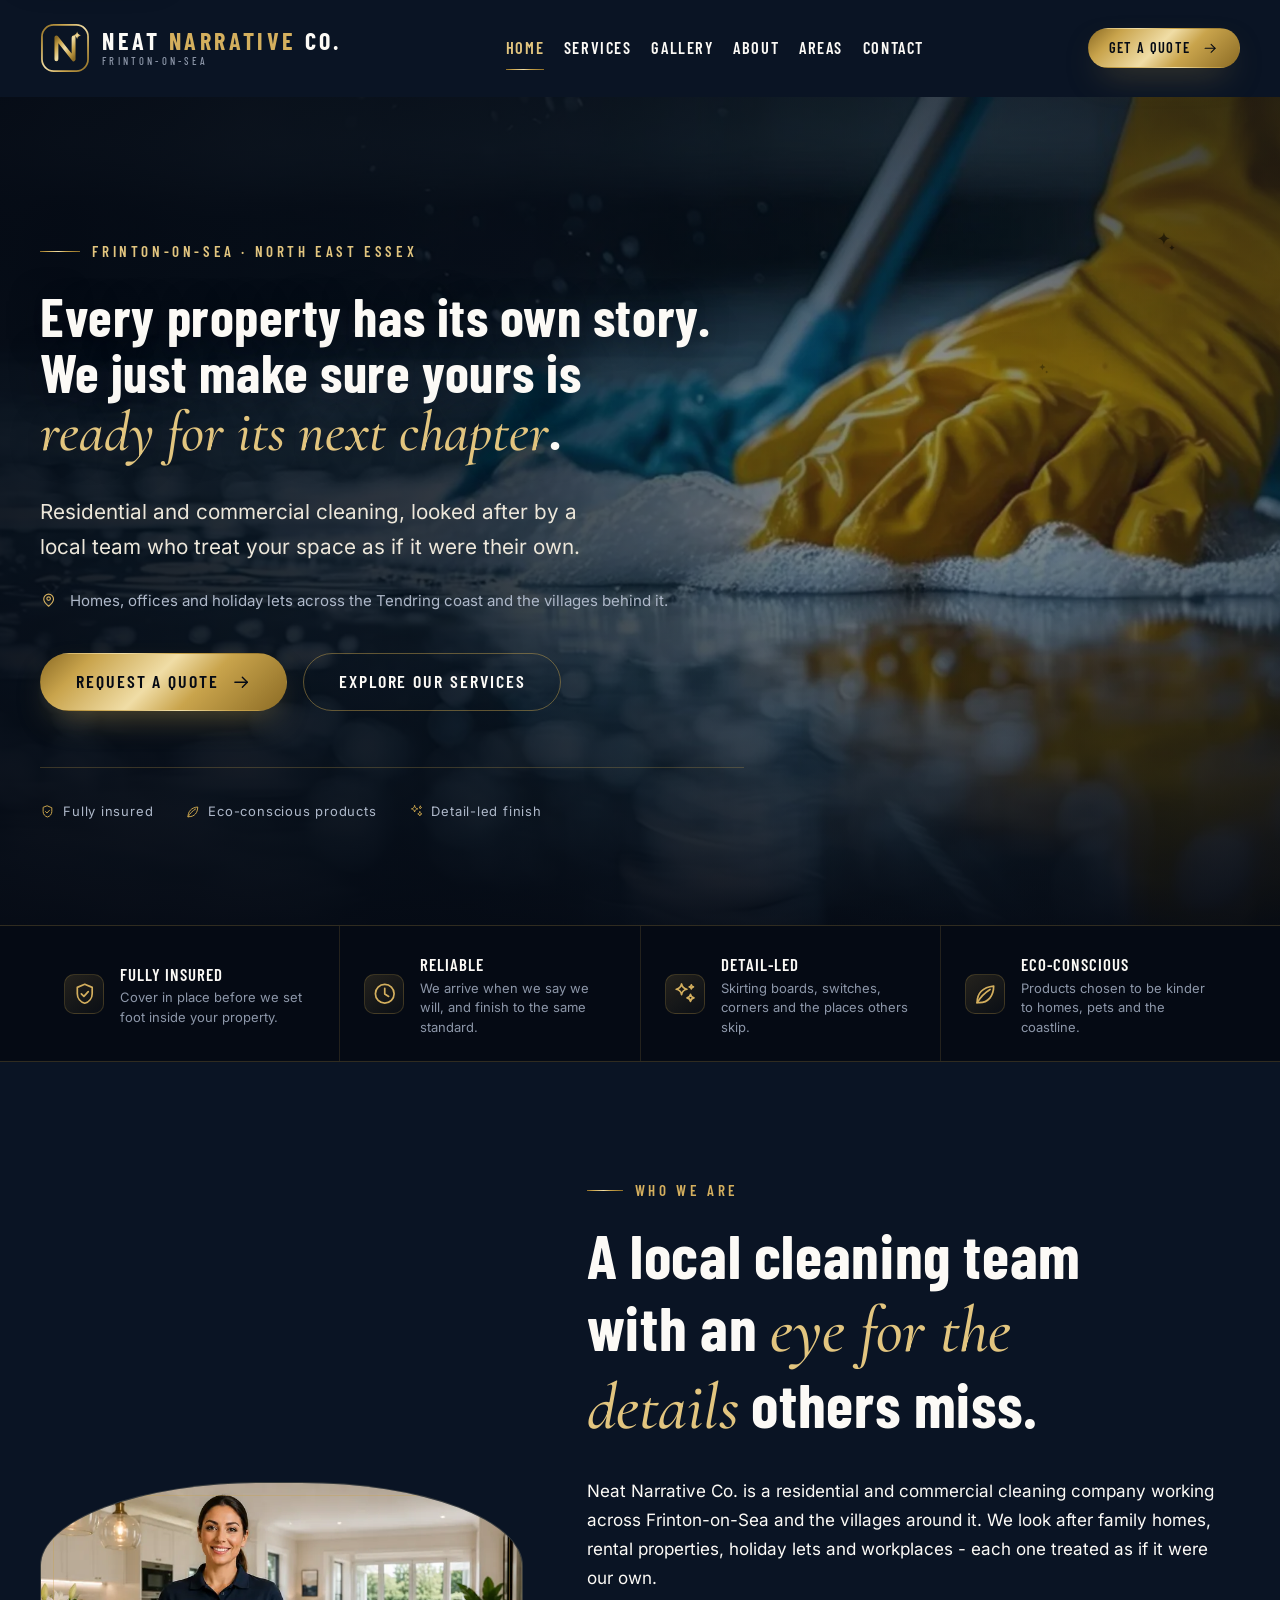
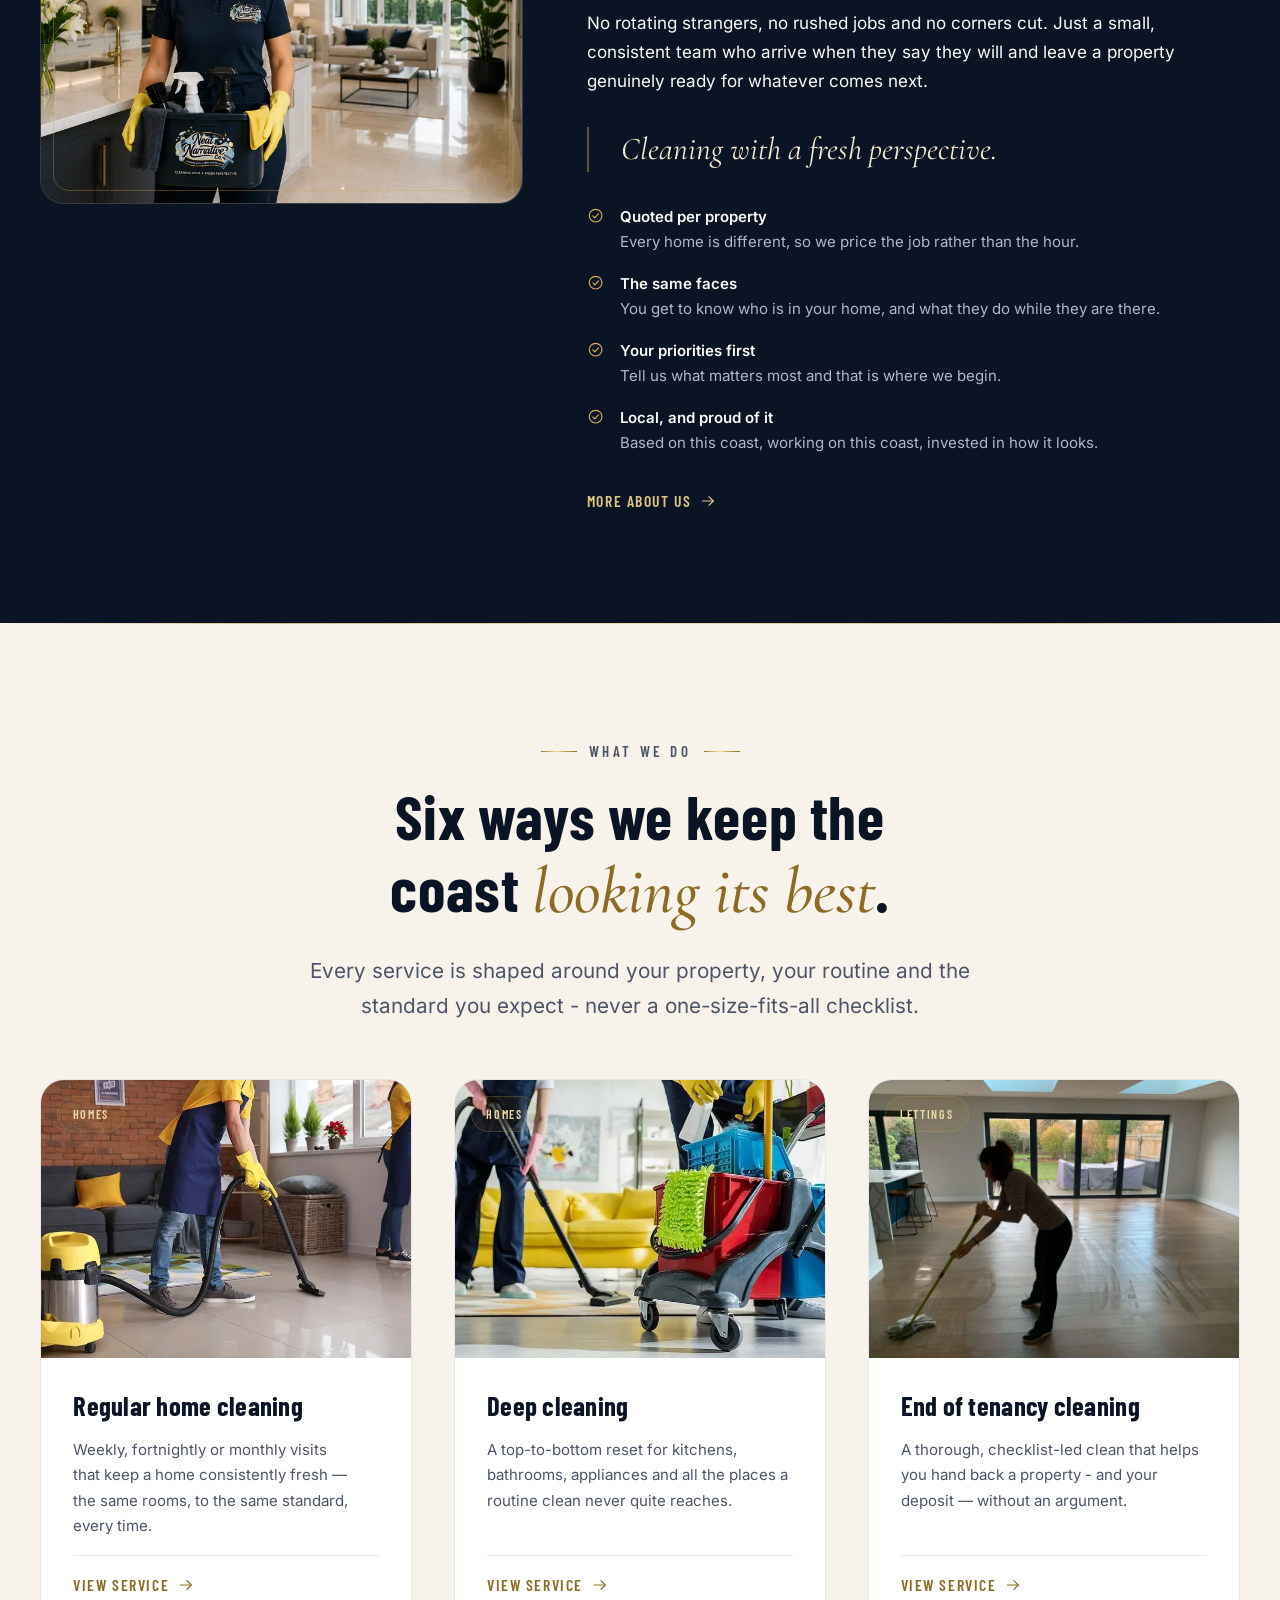
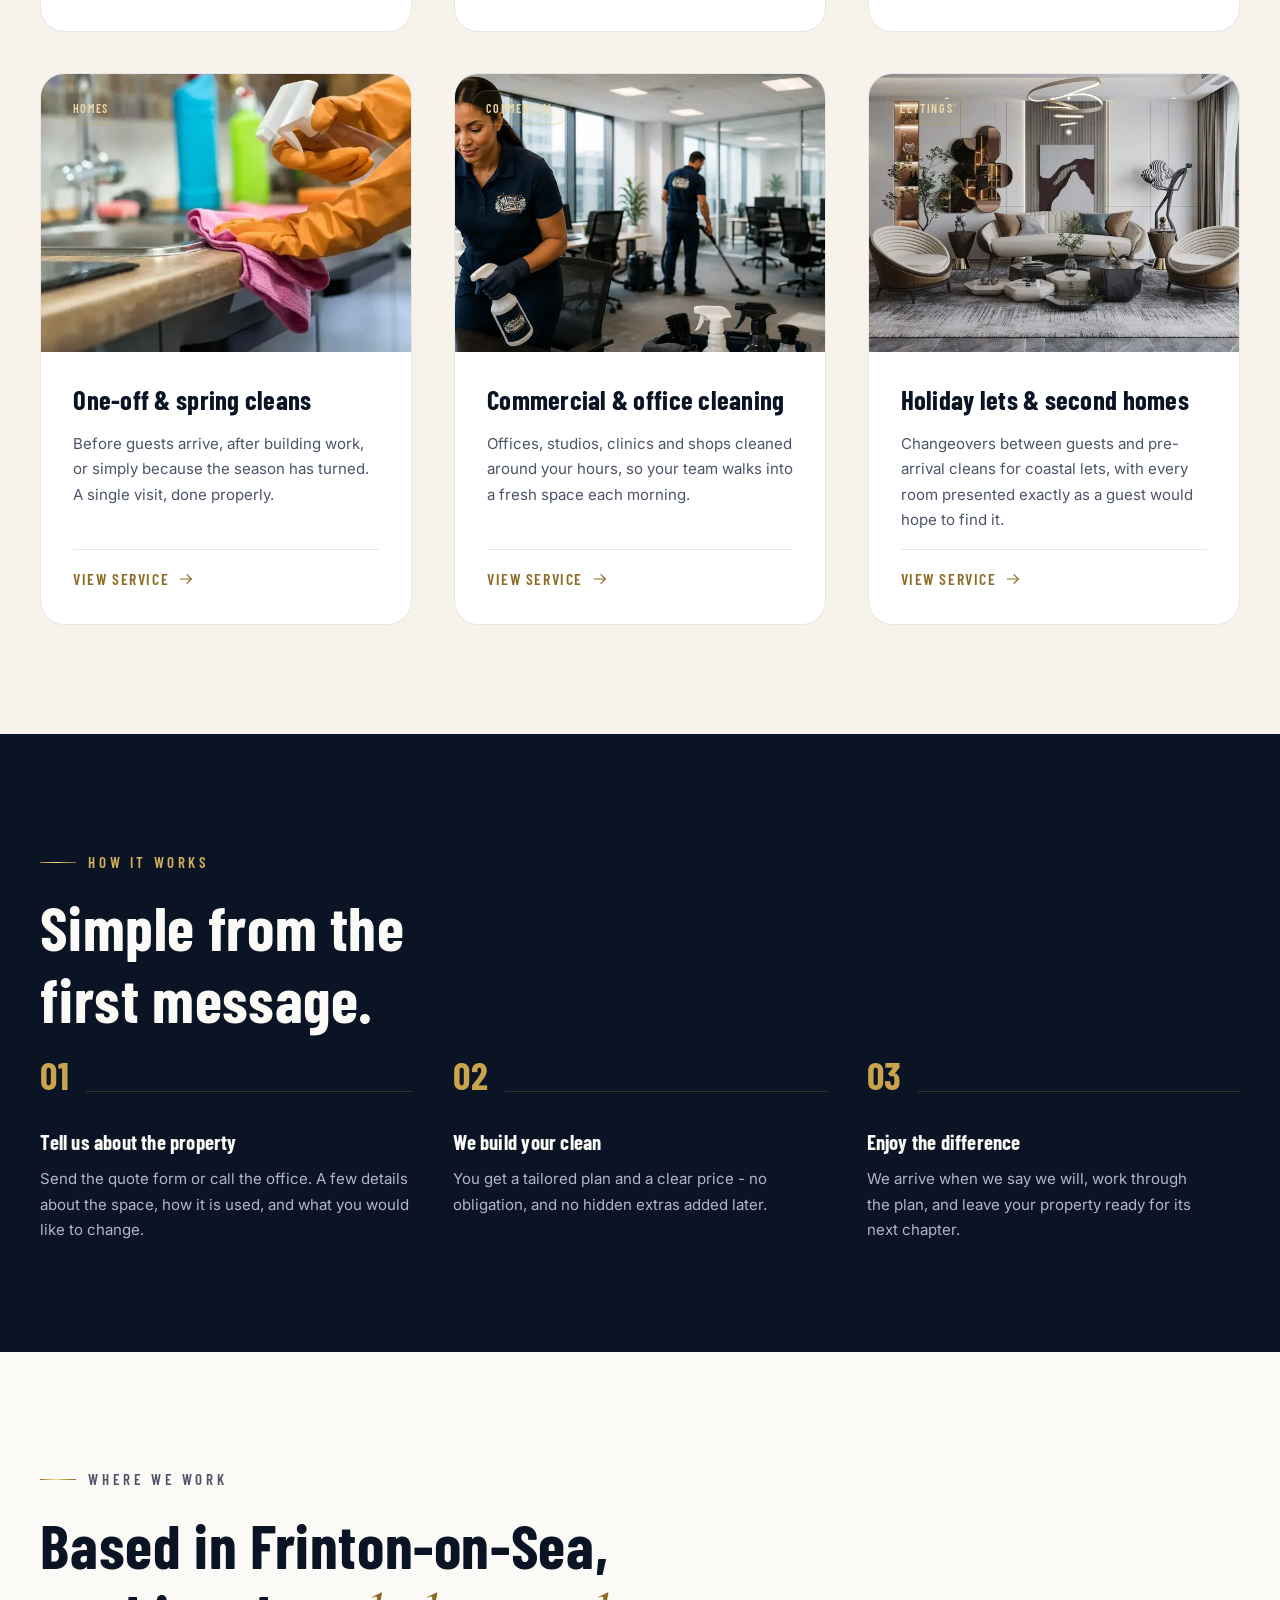
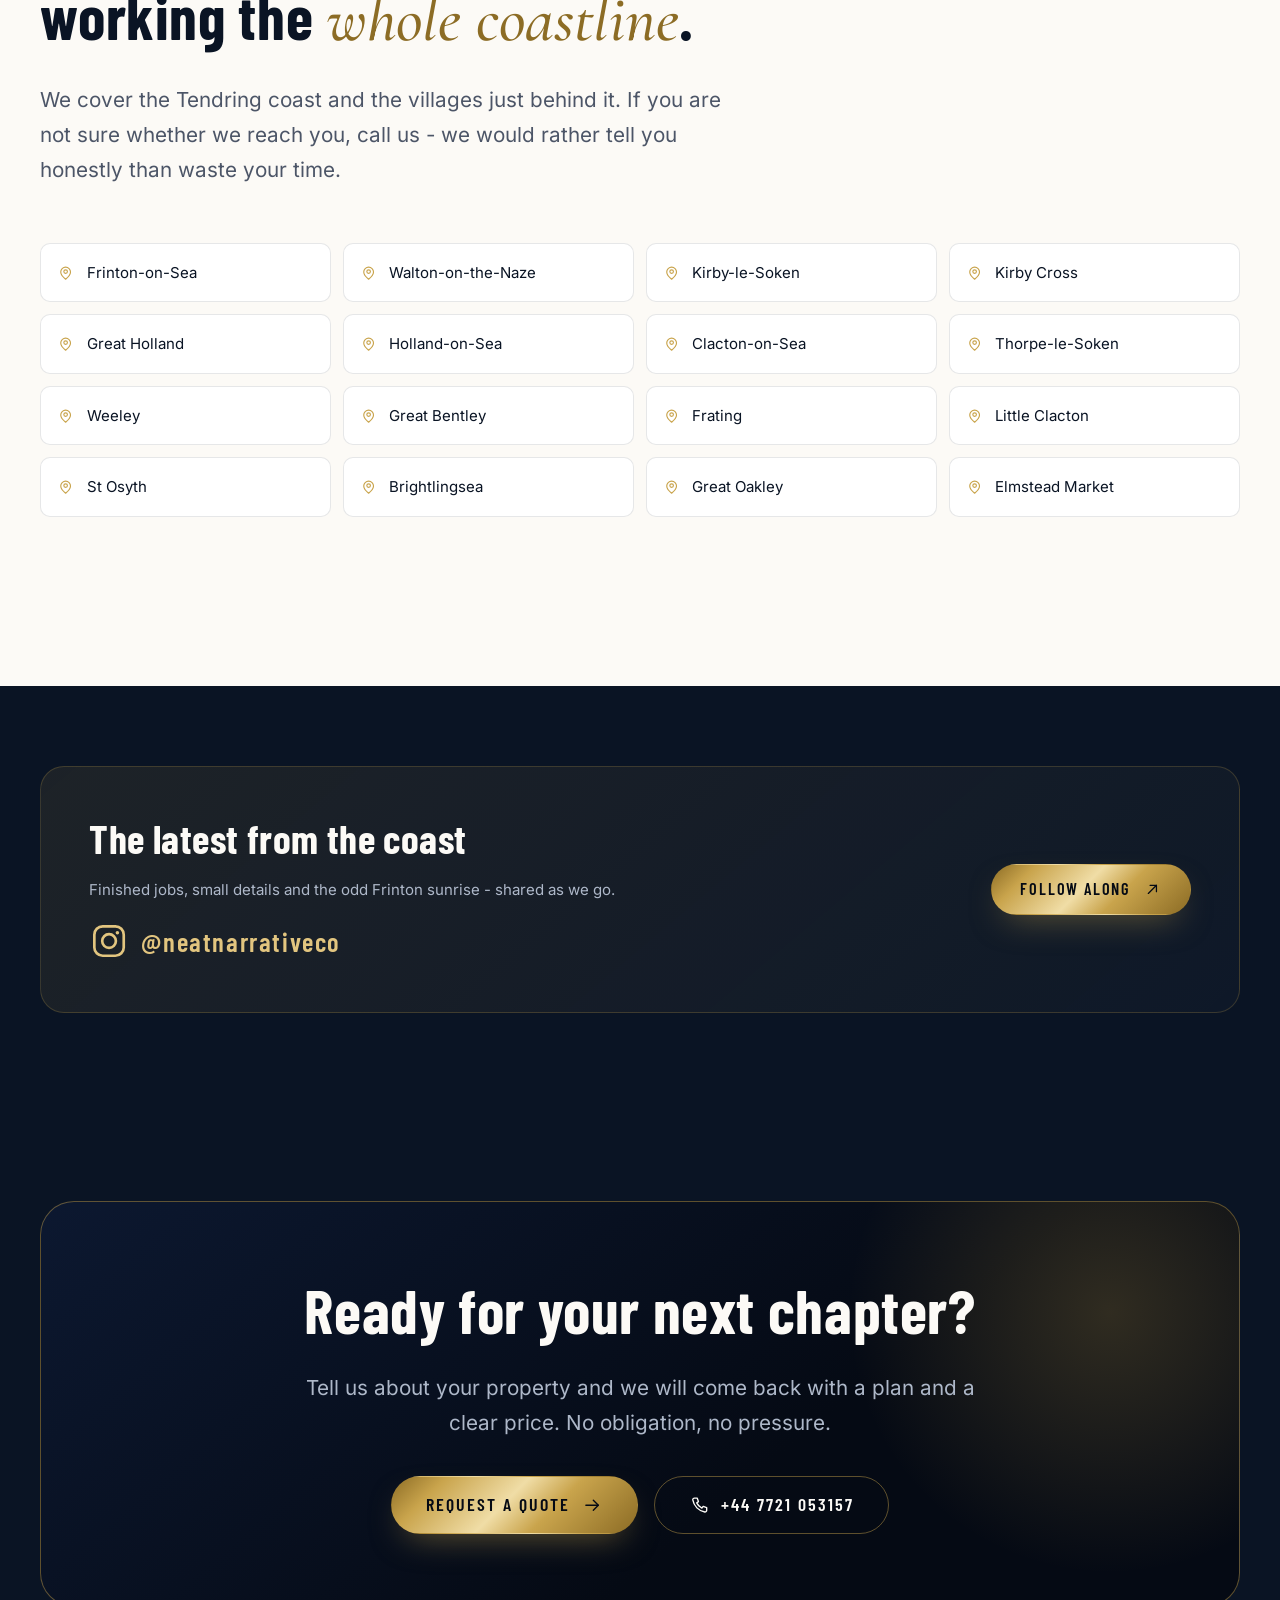
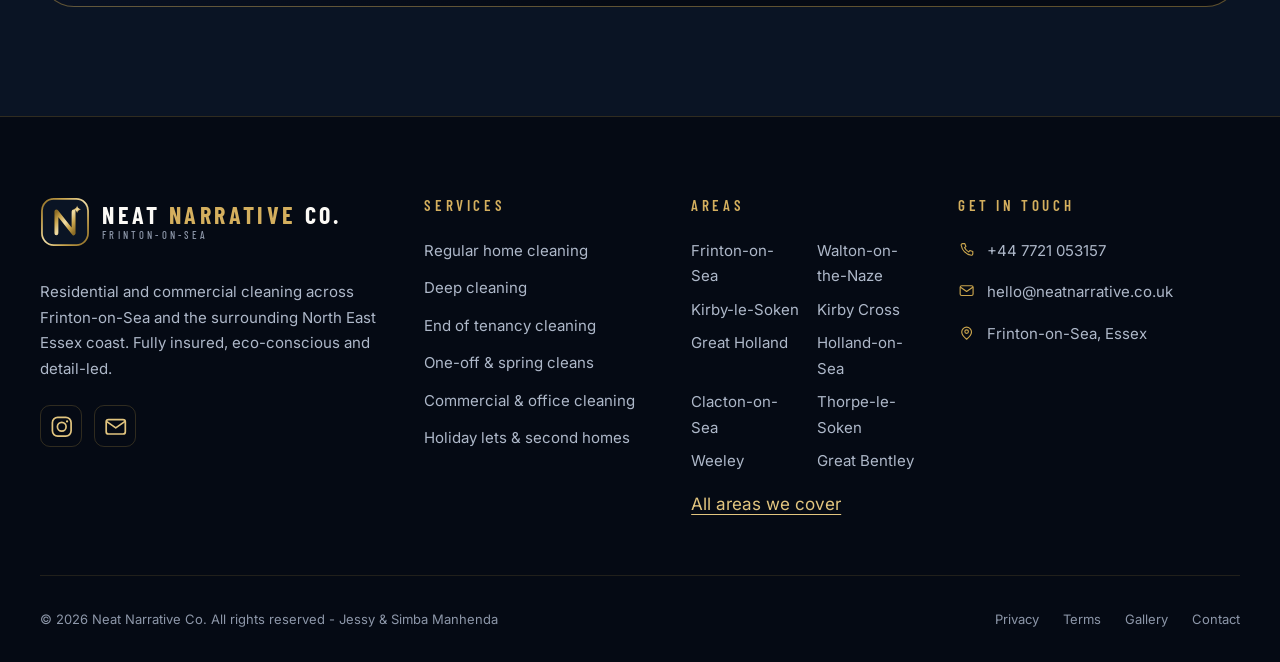
==== commit 54a2b5e6: "Updated contact information for the index and thank you page" ====
--- a/index.html
+++ b/index.html
@@ -5,7 +5,7 @@
   <meta name="viewport" content="width=device-width, initial-scale=1">
   <script>document.documentElement.classList.add("js-reveal");</script>
   <title>Neat Narrative Co. | Cleaning in Frinton-on-Sea & North East Essex</title>
-  <meta name="description" content="Residential and commercial cleaning in Frinton-on-Sea and the surrounding North East Essex coast. Fully insured, eco-conscious and detail-led. Call 01255 724005 for a tailored quote.">
+  <meta name="description" content="Residential and commercial cleaning in Frinton-on-Sea and the surrounding North East Essex coast. Fully insured, eco-conscious and detail-led. Call +44 7721 053157 for a tailored quote.">
   <meta name="robots" content="index,follow">
   <link rel="canonical" href="https://neatnarrative.co.uk/">
   <meta name="theme-color" content="#0a1424">
@@ -46,7 +46,7 @@
     "name": "Neat Narrative Co.",
     "description": "Residential and commercial cleaning company serving Frinton-on-Sea and the surrounding areas of North East Essex.",
     "url": "https://neatnarrative.co.uk/",
-    "telephone": "+441255724005",
+    "telephone": "+44 7721 053157",
     "email": "hello@neatnarrative.co.uk",
     "image": "https://neatnarrative.co.uk/assets/images/og-neat-narrative.jpg",
     "logo": "https://neatnarrative.co.uk/assets/icons/brand-mark.svg",
@@ -164,7 +164,7 @@
         <a class="btn btn--primary btn--block" href="contact.html">Request a quote</a>
         <a class="btn btn--ghost btn--block" href="tel:+441255724005">
           <svg class="icon" aria-hidden="true" focusable="false"><use href="assets/icons/sprite.svg#icon-phone"></use></svg>
-          01255 724005
+          +44 7721 053157
         </a>
         <p class="mobile-drawer__meta">
           <span>hello@neatnarrative.co.uk</span>
@@ -311,7 +311,7 @@
               <p>
                 Neat Narrative Co. is a residential and commercial cleaning company working
                 across Frinton-on-Sea and the villages around it. We look after family homes,
-                rental properties, holiday lets and workplaces — each one treated as if it
+                rental properties, holiday lets and workplaces - each one treated as if it
                 were our own.
               </p>
               <p>
@@ -363,7 +363,7 @@
           </h2>
           <p class="section-heading__lede">
             Every service is shaped around your property, your routine and the standard you
-            expect — never a one-size-fits-all checklist.
+            expect - never a one-size-fits-all checklist.
           </p>
         </div>
 
@@ -425,7 +425,7 @@
             <div class="card__body">
               <h3 class="card__title">End of tenancy cleaning</h3>
               <p class="card__text">
-                A thorough, checklist-led clean that helps you hand back a property — and
+                A thorough, checklist-led clean that helps you hand back a property - and
                 your deposit — without an argument.
               </p>
               <div class="card__footer">
@@ -526,7 +526,7 @@
           <li data-reveal>
             <h3 class="steps__title">We build your clean</h3>
             <p class="steps__text">
-              You get a tailored plan and a clear price — no obligation, and no hidden extras
+              You get a tailored plan and a clear price - no obligation, and no hidden extras
               added later.
             </p>
           </li>
@@ -551,7 +551,7 @@
           </h2>
           <p class="section-heading__lede">
             We cover the Tendring coast and the villages just behind it. If you are not sure
-            whether we reach you, call us — we would rather tell you honestly than waste
+            whether we reach you, call us - we would rather tell you honestly than waste
             your time.
           </p>
         </div>
@@ -593,7 +593,7 @@
               The latest from the coast
             </h2>
             <p style="color: var(--text-secondary); font-size: var(--fs-sm);">
-              Finished jobs, small details and the odd Frinton sunrise — shared as we go.
+              Finished jobs, small details and the odd Frinton sunrise -  shared as we go.
             </p>
             <a class="instagram-band__handle" href="https://www.instagram.com/neatnarrativeco/" target="_blank" rel="noopener noreferrer">
               <svg class="icon icon--lg" aria-hidden="true" focusable="false"><use href="assets/icons/sprite.svg#icon-instagram"></use></svg>
@@ -625,7 +625,7 @@
               </a>
               <a class="btn btn--ghost btn--lg" href="tel:+441255724005">
                 <svg class="icon" aria-hidden="true" focusable="false"><use href="assets/icons/sprite.svg#icon-phone"></use></svg>
-                01255 724005
+                +44 7721 053157
               </a>
             </div>
           </div>
@@ -693,9 +693,9 @@
         <div>
           <h2 class="footer-heading">Get in touch</h2>
           <div class="footer-contact">
-            <a class="footer-contact__item" href="tel:+441255724005">
+            <a class="footer-contact__item" href="tel:+44 7721 053157">
               <svg class="icon" aria-hidden="true" focusable="false"><use href="assets/icons/sprite.svg#icon-phone"></use></svg>
-              <span>01255 724005</span>
+              <span>+44 7721 053157</span>
             </a>
             <a class="footer-contact__item" href="mailto:hello@neatnarrative.co.uk">
               <svg class="icon" aria-hidden="true" focusable="false"><use href="assets/icons/sprite.svg#icon-mail"></use></svg>
@@ -710,7 +710,7 @@
       </div>
 
       <div class="site-footer__bottom">
-        <p>&copy; <span data-year>2026</span> Neat Narrative Co. All rights reserved.</p>
+        <p>&copy; <span data-year>2026</span> Neat Narrative Co. All rights reserved - Jessy & Simba Manhenda</p>
         <ul class="site-footer__legal">
           <li><a href="privacy.html">Privacy</a></li>
           <li><a href="terms.html">Terms</a></li>
